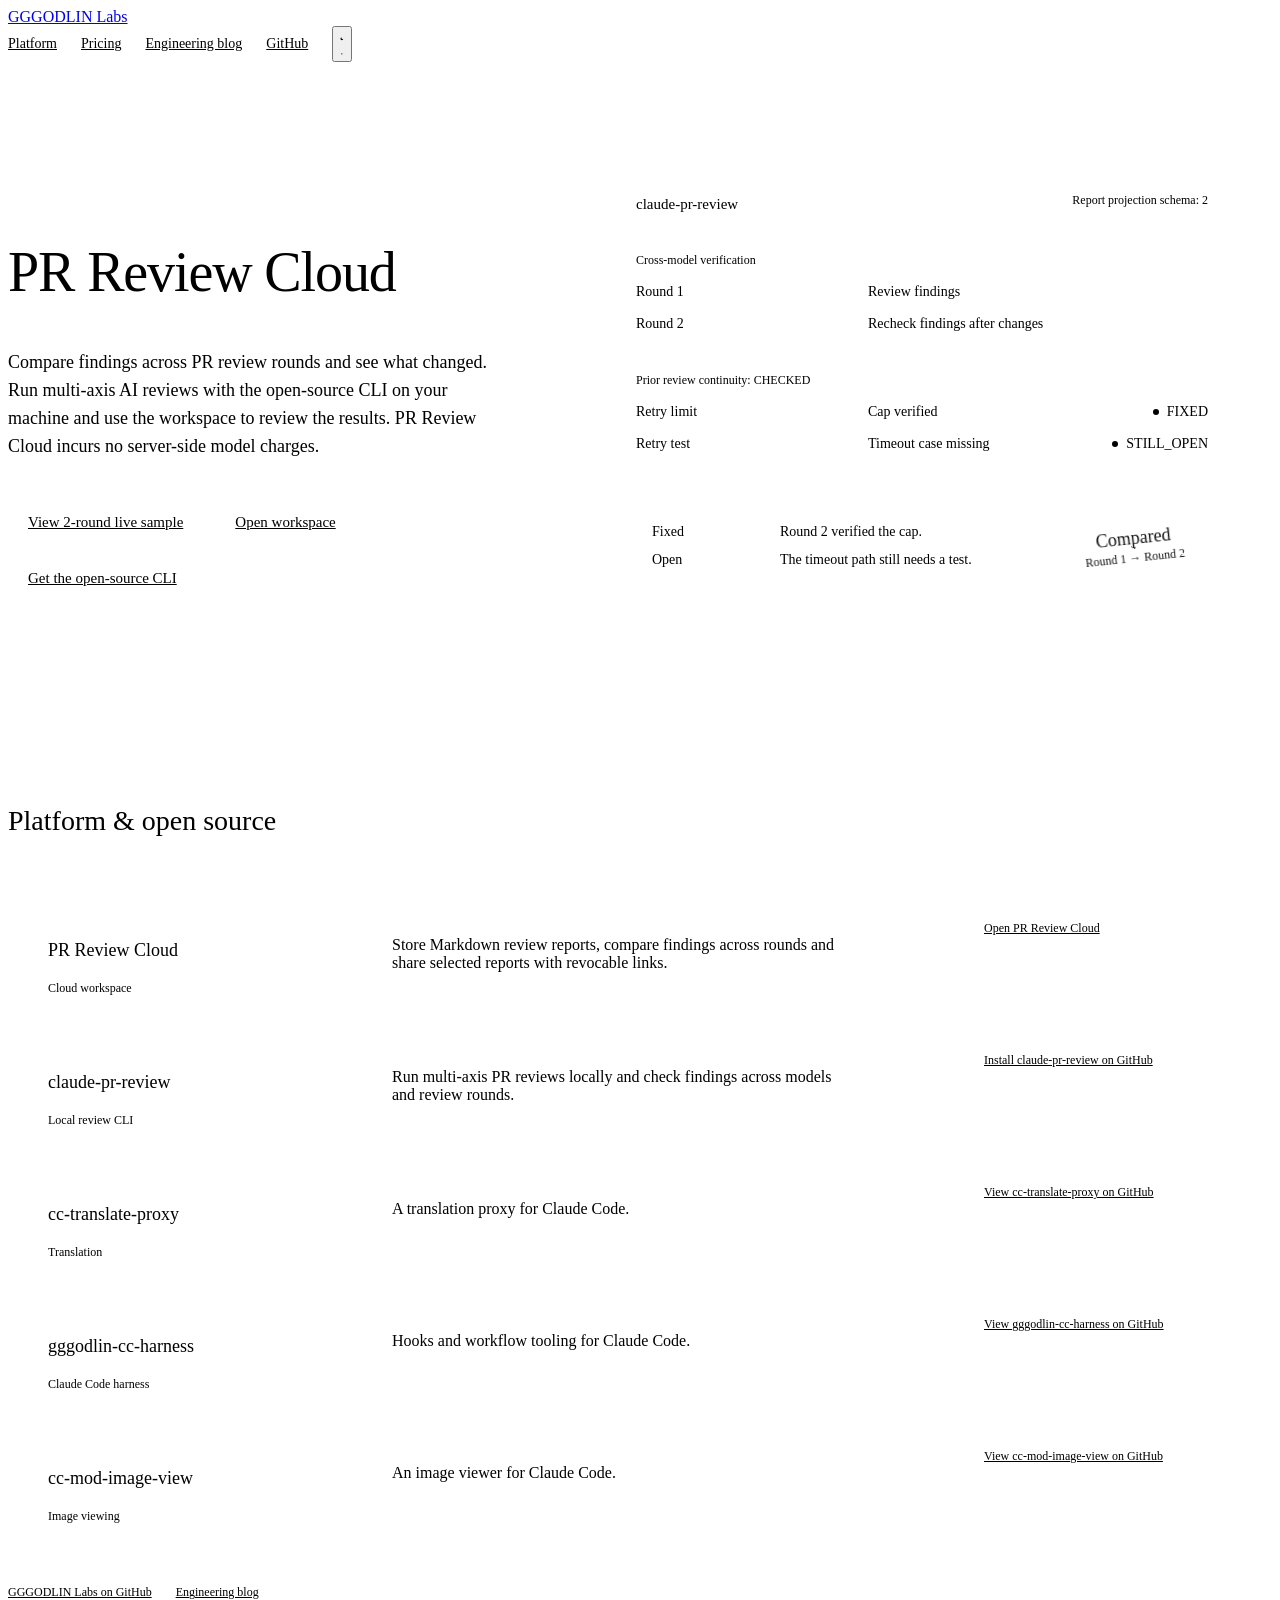
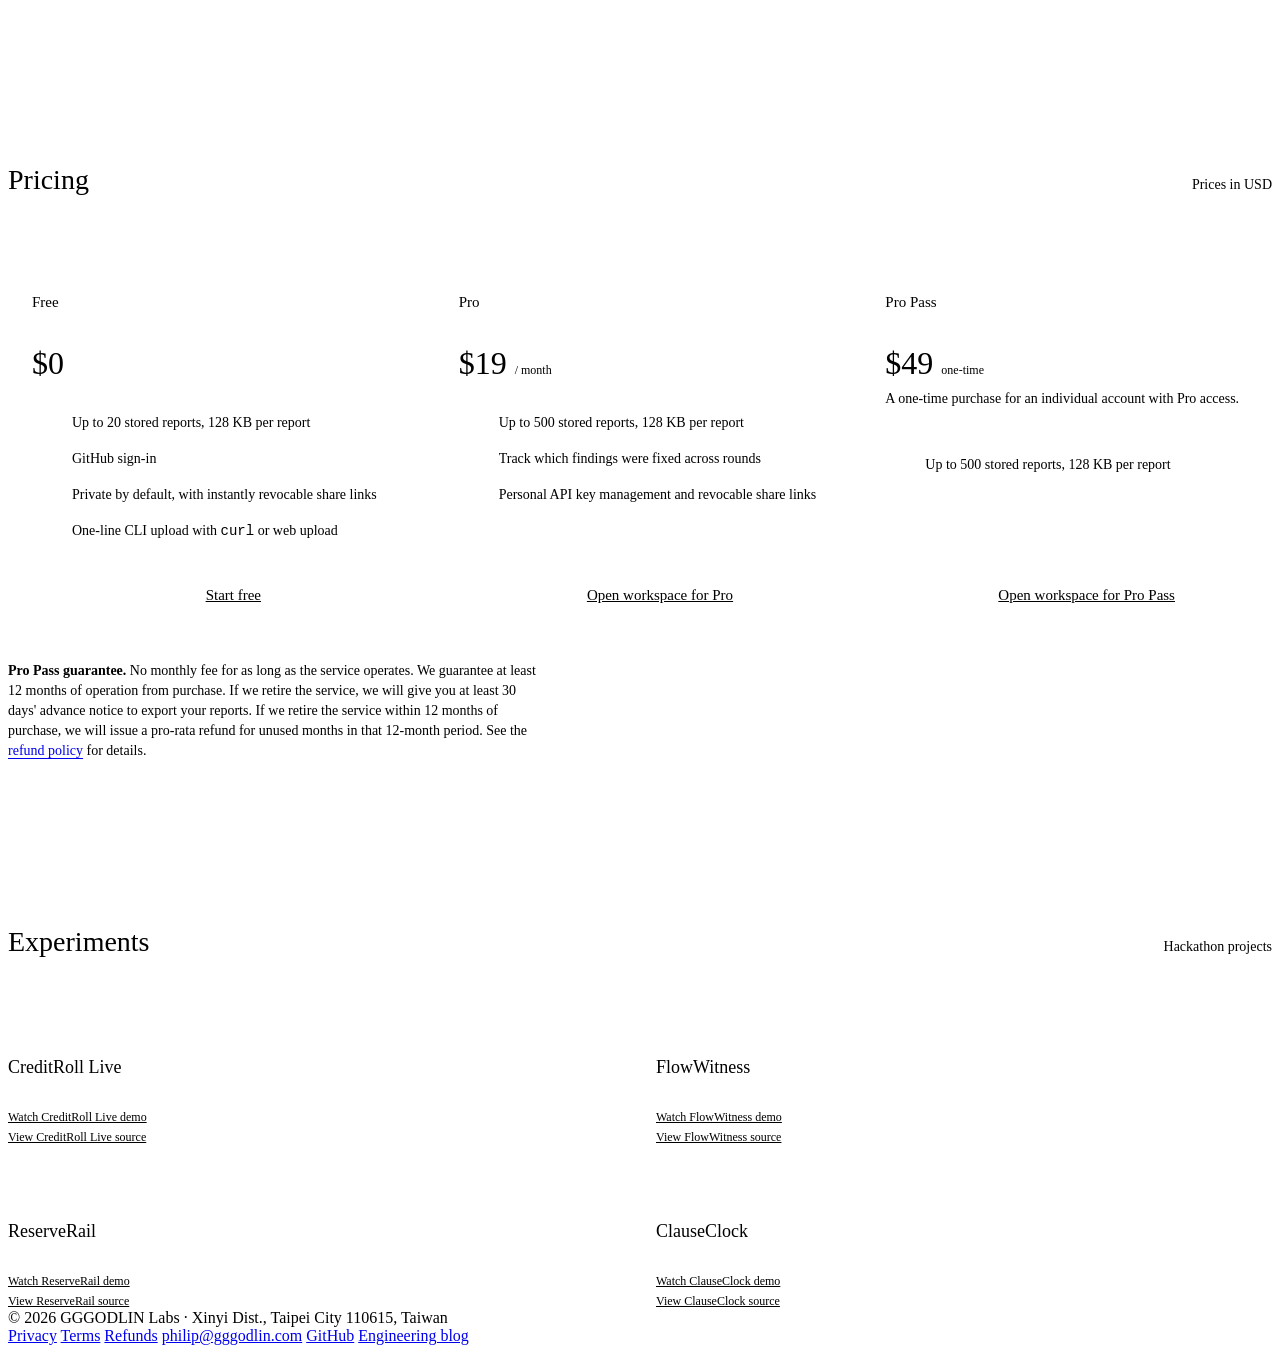
==== public/index.html @ 13bd112e "fix(hub): route workspace CTAs to /workspace, verify route markers in CI, and harden HTML parser" ====
<!doctype html>
<html lang="en" data-theme="anthropic-warm" data-site-release="pr-review-cloud-v1">
  <head>
    <meta charset="utf-8" />
    <meta name="viewport" content="width=device-width, initial-scale=1" />
    <title>GGGODLIN Labs — PR Review Cloud &amp; Open Source</title>
    <meta
      name="description"
      content="GGGODLIN Labs builds PR Review Cloud, a workspace for comparing pull request reviews across rounds, and open-source AI code review tools that run locally."
    />
    <link rel="canonical" href="https://gggodlin.com/" />
    <script type="application/ld+json">
      {
        "@context": "https://schema.org",
        "@type": "Organization",
        "name": "GGGODLIN Labs",
        "url": "https://gggodlin.com/",
        "description": "GGGODLIN Labs builds PR Review Cloud, a workspace for comparing pull request reviews across rounds, and open-source AI code review tools that run locally.",
        "email": "philip@gggodlin.com",
        "founder": {
          "@type": "Person",
          "name": "Philip Lin"
        },
        "address": {
          "@type": "PostalAddress",
          "addressLocality": "Xinyi Dist., Taipei City",
          "postalCode": "110615",
          "addressCountry": "TW"
        },
        "sameAs": [
          "https://github.com/GGGODLIN-Labs",
          "https://blog.gggodlin.com"
        ]
      }
    </script>
    <link rel="preconnect" href="https://fonts.googleapis.com" />
    <link rel="preconnect" href="https://fonts.gstatic.com" crossorigin />
    <link
      href="https://fonts.googleapis.com/css2?family=IBM+Plex+Mono:wght@400;500&family=IBM+Plex+Sans:wght@400;500&display=swap"
      rel="stylesheet"
    />
    <link rel="stylesheet" href="/site.css" />
    <style>
      .nav {
        display: flex;
        align-items: center;
        gap: 24px;
        font-size: 14px;
        line-height: 20px;
      }

      .nav a {
        color: var(--text-2);
        transition: color 150ms var(--ease);
      }

      .nav a:hover {
        color: var(--text-1);
      }

      .menu {
        display: none;
        position: relative;
      }

      .menu summary {
        list-style: none;
      }

      .menu summary::-webkit-details-marker {
        display: none;
      }

      .menu-panel {
        position: absolute;
        right: 0;
        top: 40px;
        min-width: 200px;
        padding: 8px;
        background-color: var(--paper);
        border: 1px solid var(--hairline);
        border-radius: 12px;
        box-shadow: var(--shadow-float);
        display: flex;
        flex-direction: column;
        gap: 2px;
        z-index: 10;
        animation: menu-in 180ms var(--ease) both;
      }

      .menu-panel a {
        padding: 8px 12px;
        border-radius: 4px;
        font-size: 14px;
        line-height: 20px;
        color: var(--text-2);
      }

      .menu-panel a:hover {
        background-color: var(--raised);
        color: var(--text-1);
      }

      @keyframes menu-in {
        from {
          opacity: 0;
          transform: translateY(-4px);
        }
      }

      .hero {
        display: grid;
        grid-template-columns: minmax(0, 5fr) minmax(0, 7fr);
        gap: 64px;
        align-items: center;
        padding: 96px 0 16px;
      }

      .hero h1 {
        font-size: 56px;
        line-height: 60px;
        font-weight: 500;
        letter-spacing: -0.02em;
        text-wrap: balance;
      }

      .hero-sub {
        margin-top: 24px;
        max-width: 36rem;
        font-size: 18px;
        line-height: 28px;
        color: var(--text-2);
      }

      .actions {
        margin-top: 40px;
        display: flex;
        flex-wrap: wrap;
        gap: 12px;
      }

      .btn {
        height: 44px;
        padding: 0 20px;
        display: inline-flex;
        align-items: center;
        justify-content: center;
        border-radius: 8px;
        font-size: 15px;
        line-height: 20px;
        font-weight: 500;
        border: 1px solid var(--hairline);
        background-color: var(--paper);
        color: var(--text-1);
        box-shadow: var(--shadow-sm);
        transition: background-color 150ms var(--ease), border-color 150ms var(--ease),
          color 150ms var(--ease), transform 120ms var(--ease);
      }

      .btn:hover {
        background-color: var(--raised);
      }

      .btn:active {
        transform: scale(0.98);
      }

      .btn-primary {
        background-color: var(--primary-bg);
        border-color: transparent;
        color: var(--primary-text);
      }

      .btn-primary:hover {
        background-color: var(--primary-bg-hover);
      }

      [data-mode="dark"] .btn {
        box-shadow: inset 0 1px 0 rgba(255, 255, 255, 0.06);
      }

      [data-mode="dark"] .btn-primary {
        box-shadow: none;
      }

      .run {
        position: relative;
        background-color: var(--paper);
        border: 1px solid var(--hairline);
        border-radius: 16px;
        box-shadow: var(--shadow-float);
        font-family: var(--font-mono);
        font-size: 14px;
        line-height: 20px;
        font-variant-numeric: tabular-nums;
      }

      .run-head {
        padding: 20px 24px;
        border-bottom: 1px solid var(--hairline);
        display: grid;
        grid-template-columns: 1fr auto;
        gap: 4px 16px;
      }

      .run-title {
        font-family: var(--font-sans);
        font-size: 15px;
        line-height: 24px;
        font-weight: 500;
        color: var(--text-1);
      }

      .run-meta {
        font-size: 12px;
        line-height: 16px;
        color: var(--text-3);
      }

      .run-block {
        padding: 16px 24px;
        border-bottom: 1px solid var(--hairline);
      }

      .run-label {
        font-family: var(--font-sans);
        font-size: 12px;
        line-height: 16px;
        color: var(--text-3);
        margin-bottom: 8px;
      }

      .run-row {
        display: grid;
        grid-template-columns: minmax(0, 1fr) minmax(0, 1fr) 6.75rem;
        gap: 12px;
        min-height: 32px;
        align-items: center;
        color: var(--text-2);
      }

      .run-row .key {
        color: var(--text-1);
      }

      .run-row .detail {
        color: var(--text-3);
      }

      .run-row .status {
        text-align: right;
        display: inline-flex;
        align-items: center;
        justify-content: flex-end;
        gap: 8px;
      }

      .run-row .status::before {
        content: "";
        width: 6px;
        height: 6px;
        border-radius: 50%;
        background-color: currentColor;
      }

      .is-pass {
        color: var(--pass);
      }

      .is-held {
        color: var(--stamp);
      }

      .run-foot {
        padding: 16px 24px 24px;
        display: flex;
        align-items: center;
        gap: 24px;
      }

      .evidence {
        flex: 1;
        min-width: 0;
        padding: 16px;
        background-color: var(--raised);
        border-radius: 8px;
        display: grid;
        grid-template-columns: 72px minmax(0, 1fr);
        gap: 8px 16px;
        color: var(--text-2);
      }

      .evidence dt {
        color: var(--text-2);
      }

      .evidence dd {
        color: var(--text-1);
      }

      .evidence .missing {
        color: var(--stamp);
      }

      .stamp {
        flex: none;
        margin-right: 8px;
        padding: 12px 16px;
        border: 2px solid var(--stamp);
        border-radius: 6px;
        box-shadow: inset 0 0 0 3px var(--paper), inset 0 0 0 4px var(--stamp);
        color: var(--stamp);
        transform: rotate(-6deg);
        filter: url(#ink);
        text-align: center;
        opacity: 0.92;
      }

      .stamp strong {
        display: block;
        font-weight: 500;
        font-size: 18px;
        line-height: 24px;
      }

      .stamp span {
        display: block;
        font-size: 12px;
        line-height: 16px;
      }

      .section {
        padding-top: 128px;
      }

      .section-head {
        display: flex;
        align-items: baseline;
        justify-content: space-between;
        gap: 24px;
        margin-bottom: 32px;
      }

      .section-head h2 {
        font-size: 28px;
        line-height: 32px;
        font-weight: 500;
      }

      .section-head p {
        font-size: 14px;
        line-height: 20px;
        color: var(--text-3);
      }

      .source {
        display: inline-flex;
        flex-direction: column;
        gap: 4px;
        font-family: var(--font-mono);
        font-size: 12px;
        line-height: 16px;
      }

      .ecosystem-links {
        margin-top: 16px;
        flex-flow: row wrap;
        gap: 8px 24px;
      }

      .source a {
        color: var(--text-2);
        border-bottom: 1px solid var(--hairline);
        align-self: flex-start;
        transition: color 150ms var(--ease), border-color 150ms var(--ease);
      }

      .source a:hover {
        color: var(--accent);
        border-color: currentColor;
      }

      .ledger {
        list-style: none;
        border-bottom: 1px solid var(--hairline);
      }

      .ledger li {
        display: grid;
        grid-template-columns: 312px minmax(0, 1fr) 288px;
        gap: 32px;
        padding: 28px 0;
        border-top: 1px solid var(--hairline);
      }

      .ledger h3 {
        font-size: 18px;
        line-height: 24px;
        font-weight: 500;
      }

      .category {
        margin-top: 4px;
        font-family: var(--font-mono);
        font-size: 12px;
        line-height: 16px;
        color: var(--text-3);
      }

      .ledger p {
        color: var(--text-2);
        max-width: 56ch;
      }

      .plans {
        display: grid;
        grid-template-columns: repeat(3, minmax(0, 1fr));
        gap: 16px;
        align-items: stretch;
      }

      .plan {
        padding: 24px;
        border: 1px solid var(--hairline);
        border-radius: 16px;
        display: flex;
        flex-direction: column;
      }

      .plan-featured {
        background-color: var(--paper);
        box-shadow: var(--shadow-float);
      }

      .plan h3 {
        font-size: 15px;
        line-height: 24px;
        font-weight: 500;
      }

      .price {
        margin-top: 16px;
        display: flex;
        align-items: baseline;
        gap: 8px;
        font-variant-numeric: tabular-nums;
      }

      .price strong {
        font-size: 32px;
        line-height: 36px;
        font-weight: 500;
      }

      .price span {
        font-family: var(--font-mono);
        font-size: 12px;
        line-height: 16px;
        color: var(--text-3);
      }

      .plan-for {
        margin-top: 8px;
        font-size: 14px;
        line-height: 20px;
        color: var(--text-2);
      }

      .features {
        list-style: none;
        margin-top: 24px;
        margin-bottom: 24px;
        font-size: 14px;
        line-height: 20px;
        color: var(--text-2);
      }

      .features li {
        padding: 8px 0;
        border-top: 1px solid var(--hairline);
      }

      .plan .btn {
        margin-top: auto;
        width: 100%;
      }

      .pass-terms {
        max-width: 76ch;
        margin-top: 20px;
        font-size: 14px;
        line-height: 20px;
        color: var(--text-2);
      }

      .pass-terms a {
        text-decoration: underline;
        text-underline-offset: 3px;
      }

      .experiments {
        display: grid;
        grid-template-columns: repeat(2, minmax(0, 1fr));
        gap: 32px;
      }

      .experiments article {
        padding-top: 24px;
        border-top: 1px solid var(--hairline);
        display: flex;
        flex-direction: column;
        gap: 12px;
      }

      .experiments h3 {
        font-size: 18px;
        line-height: 24px;
        font-weight: 500;
      }

      .rise {
        animation: rise 400ms var(--ease) both;
        animation-delay: calc(var(--i, 0) * 60ms);
      }

      @keyframes rise {
        from {
          opacity: 0;
          transform: translateY(8px);
        }
      }

      @media (prefers-reduced-motion: reduce) {
        .rise,
        .menu-panel {
          animation: none;
        }
      }

      @media (max-width: 1080px) {
        .hero {
          grid-template-columns: 1fr;
          gap: 48px;
          padding: 64px 0 0;
        }
        .hero-copy {
          max-width: 640px;
        }
        .ledger li {
          grid-template-columns: 240px minmax(0, 1fr);
        }
        .ledger .source {
          grid-column: 2;
        }
      }

      @media (max-width: 760px) {
        .nav .nav-link {
          display: none;
        }
        .menu {
          display: block;
        }
        .hero {
          padding: 48px 0 0;
        }
        .hero h1 {
          font-size: 40px;
          line-height: 44px;
        }
        .run-row .detail {
          display: none;
        }
        .run-row {
          grid-template-columns: minmax(0, 1fr) 6.75rem;
        }
        .run-foot {
          flex-direction: column;
          align-items: flex-start;
          padding: 16px 20px 24px;
        }
        .evidence {
          width: 100%;
        }
        .stamp {
          align-self: flex-end;
        }
        .section {
          padding-top: 80px;
        }
        .section-head {
          flex-direction: column;
          gap: 8px;
        }
        .ledger li {
          grid-template-columns: 1fr;
          gap: 12px;
          padding: 24px 0;
        }
        .ledger .source {
          grid-column: auto;
        }
        .plans,
        .experiments {
          grid-template-columns: 1fr;
        }
        .run-head {
          grid-template-columns: 1fr;
        }
      }
    </style>
  </head>
  <body>
    <svg width="0" height="0" style="position: absolute" aria-hidden="true">
      <filter id="ink">
        <feTurbulence type="fractalNoise" baseFrequency="0.9" numOctaves="2" seed="7" />
        <feDisplacementMap in="SourceGraphic" scale="1.5" />
      </filter>
    </svg>

    <div class="wrap">
      <header class="site-header">
        <a class="wordmark" href="https://gggodlin.com">GGGODLIN Labs</a>
        <nav class="nav" aria-label="Main">
          <a class="nav-link" href="#platform">Platform</a>
          <a class="nav-link" href="#pricing">Pricing</a>
          <a class="nav-link" href="https://blog.gggodlin.com">Engineering blog</a>
          <a class="nav-link" href="https://github.com/GGGODLIN-Labs">GitHub</a>
          <button class="icon-btn" id="theme-toggle" type="button" aria-label="Switch to dark mode">
            <svg class="icon icon-moon" viewBox="0 0 24 24" aria-hidden="true">
              <path d="M12 3a6 6 0 0 0 9 9 9 9 0 1 1-9-9Z" />
            </svg>
            <svg class="icon icon-sun" viewBox="0 0 24 24" aria-hidden="true">
              <circle cx="12" cy="12" r="4" />
              <path d="M12 2v2" />
              <path d="M12 20v2" />
              <path d="m4.93 4.93 1.41 1.41" />
              <path d="m17.66 17.66 1.41 1.41" />
              <path d="M2 12h2" />
              <path d="M20 12h2" />
              <path d="m6.34 17.66-1.41 1.41" />
              <path d="m19.07 4.93-1.41 1.41" />
            </svg>
          </button>
          <details class="menu">
            <summary class="icon-btn" aria-label="Menu">
              <svg class="icon" viewBox="0 0 24 24" aria-hidden="true">
                <path d="M4 6h16" />
                <path d="M4 12h16" />
                <path d="M4 18h16" />
              </svg>
            </summary>
            <div class="menu-panel">
              <a href="#platform">Platform</a>
              <a href="#pricing">Pricing</a>
              <a href="https://blog.gggodlin.com">Engineering blog</a>
              <a href="https://github.com/GGGODLIN-Labs">GitHub</a>
            </div>
          </details>
        </nav>
      </header>

      <section class="hero">
        <div class="hero-copy rise" style="--i: 0">
          <h1>PR Review Cloud</h1>
          <p class="hero-sub">
            Compare findings across PR review rounds and see what changed. Run multi-axis AI reviews
            with the open-source CLI on your machine and use the workspace to review the results.
            PR Review Cloud incurs no server-side model charges.
          </p>
          <div class="actions">
            <a class="btn btn-primary" href="https://app.gggodlin.com/sample">View 2-round live sample</a>
            <a class="btn" href="https://app.gggodlin.com/workspace">Open workspace</a>
            <a class="btn" href="https://github.com/GGGODLIN/claude-pr-review">Get the open-source CLI</a>
          </div>
        </div>

        <figure class="run rise" style="--i: 1" aria-label="Illustrated two-round review summary">
          <figcaption class="run-head">
            <div class="run-title">claude-pr-review</div>
            <div class="run-meta">Report projection schema: 2</div>
          </figcaption>

          <div class="run-block">
            <div class="run-label">Cross-model verification</div>
            <div class="run-row">
              <span class="key">Round 1</span>
              <span class="detail">Review findings</span>
            </div>
            <div class="run-row">
              <span class="key">Round 2</span>
              <span class="detail">Recheck findings after changes</span>
            </div>
          </div>

          <div class="run-block">
            <div class="run-label">Prior review continuity: CHECKED</div>
            <div class="run-row">
              <span class="key">Retry limit</span>
              <span class="detail">Cap verified</span>
              <span class="status is-pass">FIXED</span>
            </div>
            <div class="run-row">
              <span class="key">Retry test</span>
              <span class="detail">Timeout case missing</span>
              <span class="status is-held">STILL_OPEN</span>
            </div>
          </div>

          <div class="run-foot">
            <dl class="evidence">
              <dt>Fixed</dt>
              <dd>Round 2 verified the cap.</dd>
              <dt>Open</dt>
              <dd class="missing">The timeout path still needs a test.</dd>
            </dl>
            <div class="stamp" aria-hidden="true">
              <strong>Compared</strong>
              <span>Round 1 → Round 2</span>
            </div>
          </div>
        </figure>
      </section>

      <section class="section" id="platform">
        <div class="section-head">
          <h2>Platform &amp; open source</h2>
        </div>
        <ul class="ledger">
          <li>
            <div>
              <h3>PR Review Cloud</h3>
              <div class="category">Cloud workspace</div>
            </div>
            <p>Store Markdown review reports, compare findings across rounds and share selected reports with revocable links.</p>
            <div class="source">
              <a href="https://app.gggodlin.com">Open PR Review Cloud</a>
            </div>
          </li>
          <li>
            <div>
              <h3>claude-pr-review</h3>
              <div class="category">Local review CLI</div>
            </div>
            <p>Run multi-axis PR reviews locally and check findings across models and review rounds.</p>
            <div class="source">
              <a href="https://github.com/GGGODLIN/claude-pr-review">Install claude-pr-review on GitHub</a>
            </div>
          </li>
          <li>
            <div>
              <h3>cc-translate-proxy</h3>
              <div class="category">Translation</div>
            </div>
            <p>A translation proxy for Claude Code.</p>
            <div class="source">
              <a href="https://github.com/GGGODLIN/cc-translate-proxy">View cc-translate-proxy on GitHub</a>
            </div>
          </li>
          <li>
            <div>
              <h3>gggodlin-cc-harness</h3>
              <div class="category">Claude Code harness</div>
            </div>
            <p>Hooks and workflow tooling for Claude Code.</p>
            <div class="source">
              <a href="https://github.com/GGGODLIN/gggodlin-cc-harness">View gggodlin-cc-harness on GitHub</a>
            </div>
          </li>
          <li>
            <div>
              <h3>cc-mod-image-view</h3>
              <div class="category">Image viewing</div>
            </div>
            <p>An image viewer for Claude Code.</p>
            <div class="source">
              <a href="https://github.com/GGGODLIN/cc-mod-image-view">View cc-mod-image-view on GitHub</a>
            </div>
          </li>
        </ul>
        <p class="source ecosystem-links">
          <a href="https://github.com/GGGODLIN-Labs">GGGODLIN Labs on GitHub</a>
          <a href="https://blog.gggodlin.com">Engineering blog</a>
        </p>
      </section>

      <section class="section" id="pricing">
        <div class="section-head">
          <h2>Pricing</h2>
          <p>Prices in USD</p>
        </div>
        <div class="plans">
          <article class="plan">
            <h3>Free</h3>
            <div class="price"><strong>$0</strong></div>
            <ul class="features">
              <li>Up to 20 stored reports, 128 KB per report</li>
              <li>GitHub sign-in</li>
              <li>Private by default, with instantly revocable share links</li>
              <li>One-line CLI upload with <code>curl</code> or web upload</li>
            </ul>
            <a class="btn" href="https://app.gggodlin.com/workspace">Start free</a>
          </article>

          <article class="plan plan-featured">
            <h3>Pro</h3>
            <div class="price"><strong>$19</strong><span>/ month</span></div>
            <ul class="features">
              <li>Up to 500 stored reports, 128 KB per report</li>
              <li>Track which findings were fixed across rounds</li>
              <li>Personal API key management and revocable share links</li>
            </ul>
            <a class="btn btn-primary" href="https://app.gggodlin.com/workspace">Open workspace for Pro</a>
          </article>

          <article class="plan">
            <h3>Pro Pass</h3>
            <div class="price"><strong>$49</strong><span>one-time</span></div>
            <p class="plan-for">A one-time purchase for an individual account with Pro access.</p>
            <ul class="features">
              <li>Up to 500 stored reports, 128 KB per report</li>
            </ul>
            <a class="btn" href="https://app.gggodlin.com/workspace">Open workspace for Pro Pass</a>
          </article>
        </div>
        <p class="pass-terms">
          <strong>Pro Pass guarantee.</strong> No monthly fee for as long as the service operates.
          We guarantee at least 12 months of operation from purchase. If we retire the service, we
          will give you at least 30 days' advance notice to export your reports. If we retire the
          service within 12 months of purchase, we will issue a pro-rata refund for unused months
          in that 12-month period. See the <a href="/refund">refund policy</a> for details.
        </p>
      </section>

      <section class="section" id="experiments">
        <div class="section-head">
          <h2>Experiments</h2>
          <p>Hackathon projects</p>
        </div>
        <div class="experiments">
          <article>
            <h3>CreditRoll Live</h3>
            <div class="source">
              <a href="https://youtu.be/cE3SuZF7sic">Watch CreditRoll Live demo</a>
              <a href="https://github.com/GGGODLIN/paypal-credit-roll-live">View CreditRoll Live source</a>
            </div>
          </article>
          <article>
            <h3>FlowWitness</h3>
            <div class="source">
              <a href="https://youtu.be/2H3QmFD4D20">Watch FlowWitness demo</a>
              <a href="https://github.com/GGGODLIN/firebase-flow-witness">View FlowWitness source</a>
            </div>
          </article>
          <article>
            <h3>ReserveRail</h3>
            <div class="source">
              <a href="https://youtu.be/NO--HeY-e3A">Watch ReserveRail demo</a>
              <a href="https://github.com/GGGODLIN/reserverail">View ReserveRail source</a>
            </div>
          </article>
          <article>
            <h3>ClauseClock</h3>
            <div class="source">
              <a href="https://youtu.be/xFWynDts-Ow">Watch ClauseClock demo</a>
              <a href="https://github.com/GGGODLIN/atlassian-clause-clock">View ClauseClock source</a>
            </div>
          </article>
        </div>
      </section>

      <footer class="site-footer">
        <div>© 2026 GGGODLIN Labs · Xinyi Dist., Taipei City 110615, Taiwan</div>
        <nav aria-label="Footer">
          <a href="/privacy">Privacy</a>
          <a href="/terms">Terms</a>
          <a href="/refund">Refunds</a>
          <a href="mailto:philip@gggodlin.com">philip@gggodlin.com</a>
          <a href="https://github.com/GGGODLIN-Labs">GitHub</a>
          <a href="https://blog.gggodlin.com">Engineering blog</a>
        </nav>
      </footer>
    </div>

    <script type="module" src="/theme.mjs"></script>
  </body>
</html>
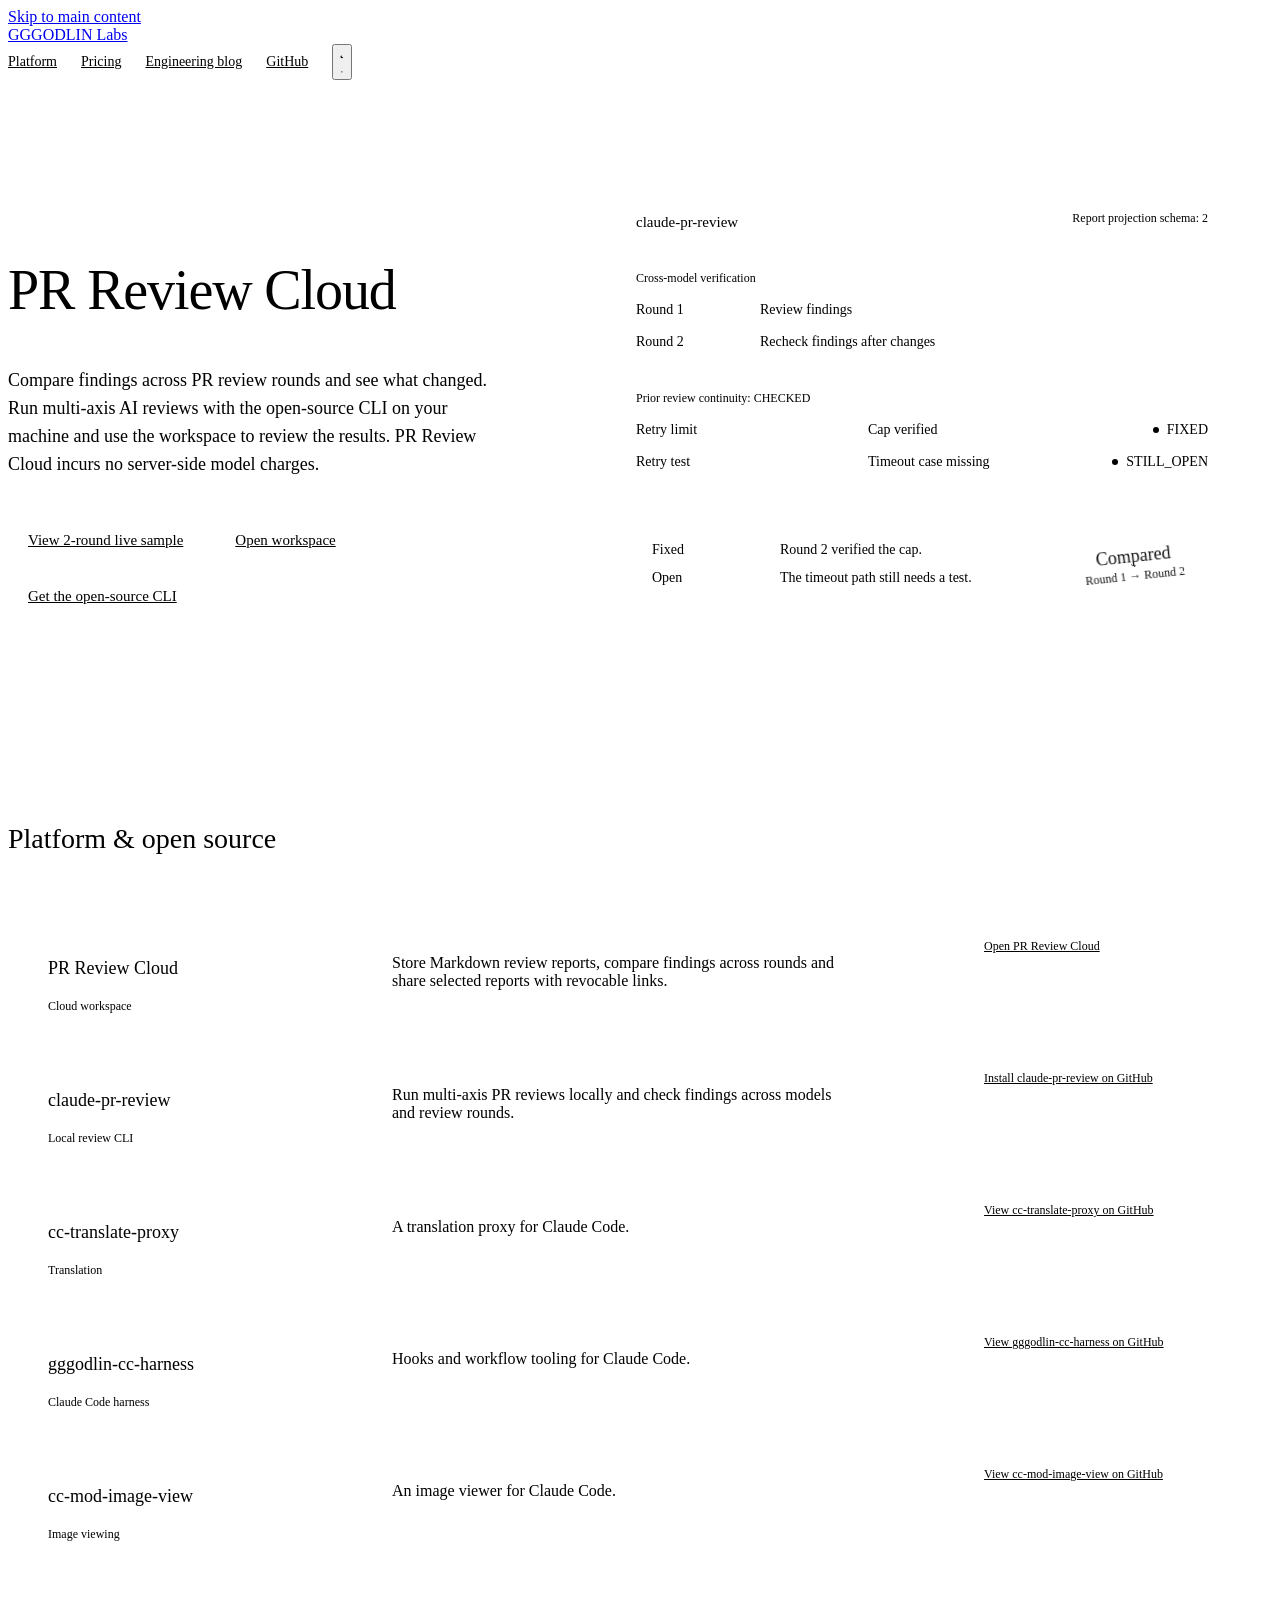
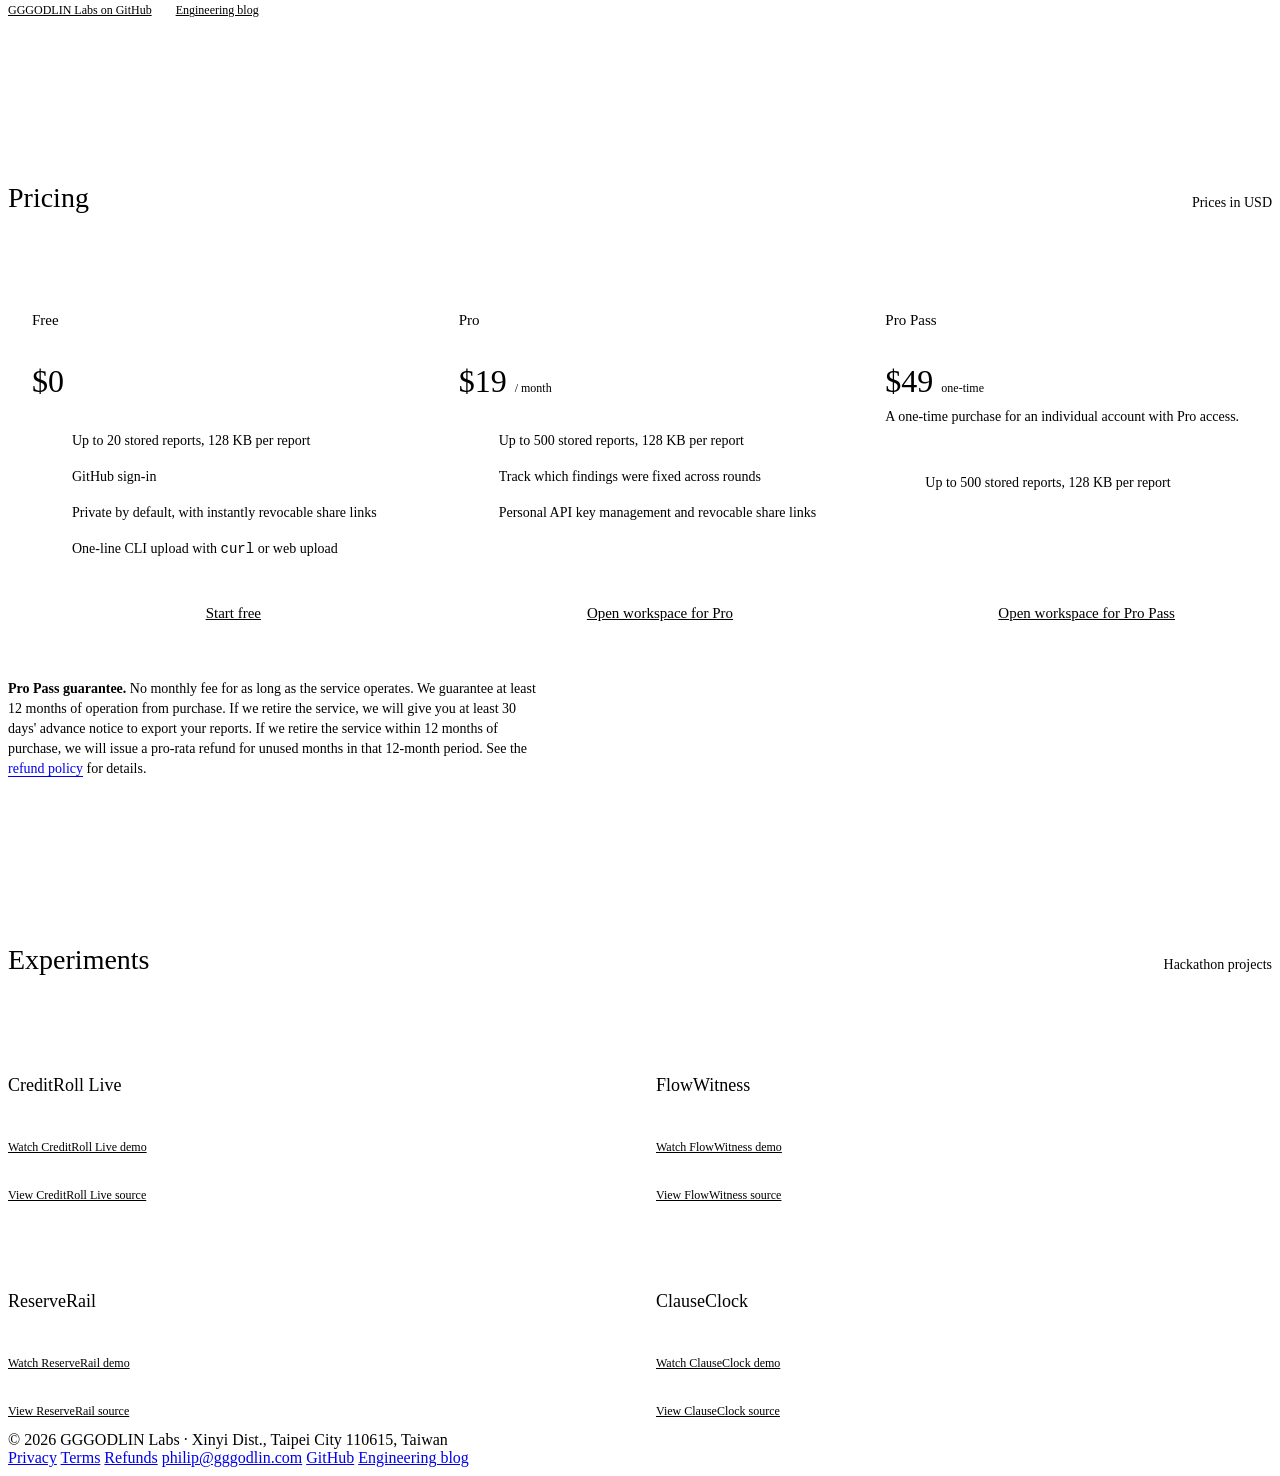
==== commit 63de5679: "fix(a11y,layout): add main landmark, skip link, larger experiment touch targets, hero 2-col alignmen" ====
--- a/public/index.html
+++ b/public/index.html
@@ -9,6 +9,7 @@
       content="GGGODLIN Labs builds PR Review Cloud, a workspace for comparing pull request reviews across rounds, and open-source AI code review tools that run locally."
     />
     <link rel="canonical" href="https://gggodlin.com/" />
+    <link rel="icon" type="image/svg+xml" href="/favicon.svg" />
     <script type="application/ld+json">
       {
         "@context": "https://schema.org",
@@ -39,6 +40,15 @@
       href="https://fonts.googleapis.com/css2?family=IBM+Plex+Mono:wght@400;500&family=IBM+Plex+Sans:wght@400;500&display=swap"
       rel="stylesheet"
     />
+    <script>
+      (function () {
+        try {
+          var m = localStorage.getItem('gggodlin-mode');
+          var d = window.matchMedia('(prefers-color-scheme: dark)').matches;
+          document.documentElement.setAttribute('data-mode', (m || (d ? 'dark' : 'light')) === 'dark' ? 'dark' : 'light');
+        } catch (e) {}
+      })();
+    </script>
     <link rel="stylesheet" href="/site.css" />
     <style>
       .nav {
@@ -239,6 +249,10 @@
         color: var(--text-2);
       }
 
+      .run-row--two {
+        grid-template-columns: 7rem minmax(0, 1fr);
+      }
+
       .run-row .key {
         color: var(--text-1);
       }
@@ -518,6 +532,17 @@
         font-weight: 500;
       }
 
+      .experiments .source {
+        gap: 8px;
+      }
+
+      .experiments .source a {
+        display: inline-flex;
+        align-items: center;
+        min-height: 32px;
+        padding: 4px 0;
+      }
+
       .rise {
         animation: rise 400ms var(--ease) both;
         animation-delay: calc(var(--i, 0) * 60ms);
@@ -568,11 +593,14 @@
           font-size: 40px;
           line-height: 44px;
         }
-        .run-row .detail {
+        .run-row:not(.run-row--two) .detail {
           display: none;
         }
-        .run-row {
+        .run-row:not(.run-row--two) {
           grid-template-columns: minmax(0, 1fr) 6.75rem;
+        }
+        .run-row--two {
+          grid-template-columns: 5.5rem minmax(0, 1fr);
         }
         .run-foot {
           flex-direction: column;
@@ -619,6 +647,7 @@
     </svg>
 
     <div class="wrap">
+      <a class="skip-link" href="#main-content">Skip to main content</a>
       <header class="site-header">
         <a class="wordmark" href="https://gggodlin.com">GGGODLIN Labs</a>
         <nav class="nav" aria-label="Main">
@@ -660,6 +689,7 @@
         </nav>
       </header>
 
+      <main id="main-content">
       <section class="hero">
         <div class="hero-copy rise" style="--i: 0">
           <h1>PR Review Cloud</h1>
@@ -683,11 +713,11 @@
 
           <div class="run-block">
             <div class="run-label">Cross-model verification</div>
-            <div class="run-row">
+            <div class="run-row run-row--two">
               <span class="key">Round 1</span>
               <span class="detail">Review findings</span>
             </div>
-            <div class="run-row">
+            <div class="run-row run-row--two">
               <span class="key">Round 2</span>
               <span class="detail">Recheck findings after changes</span>
             </div>
@@ -868,6 +898,7 @@
           </article>
         </div>
       </section>
+      </main>
 
       <footer class="site-footer">
         <div>© 2026 GGGODLIN Labs · Xinyi Dist., Taipei City 110615, Taiwan</div>
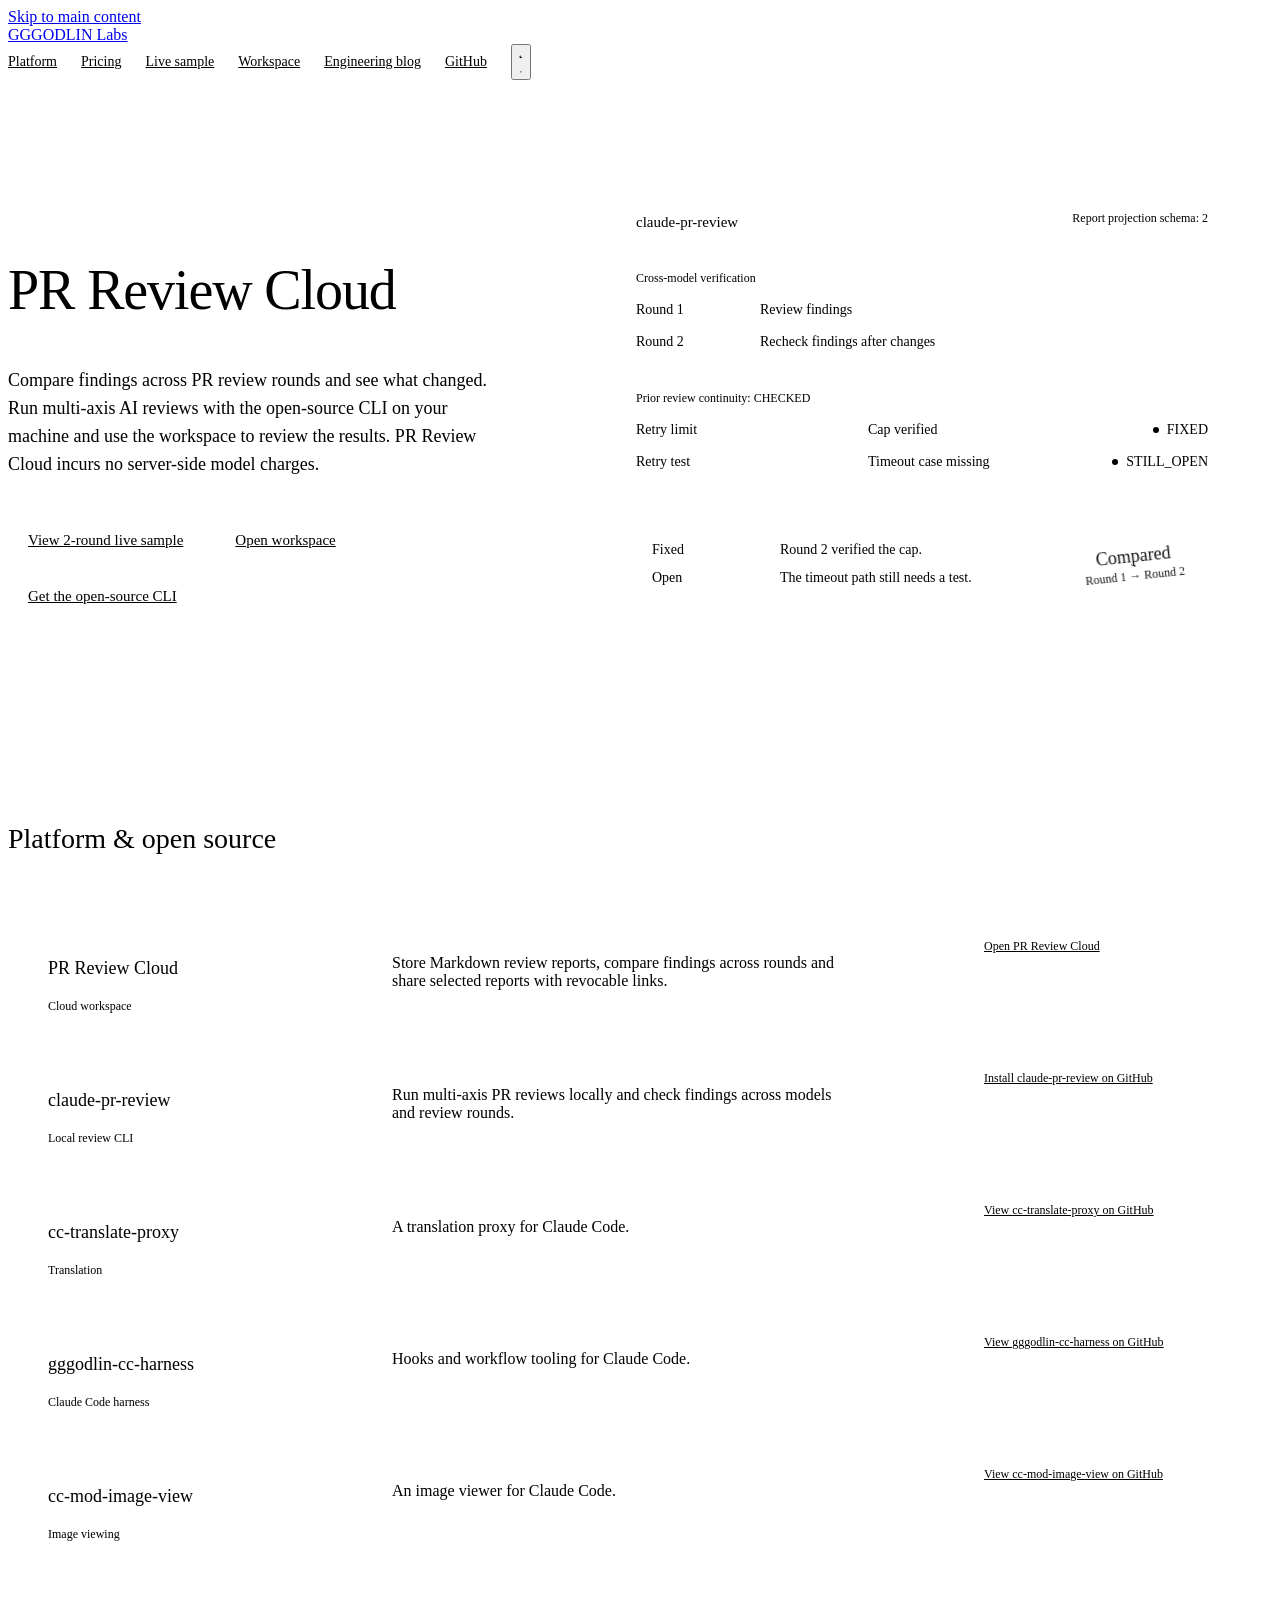
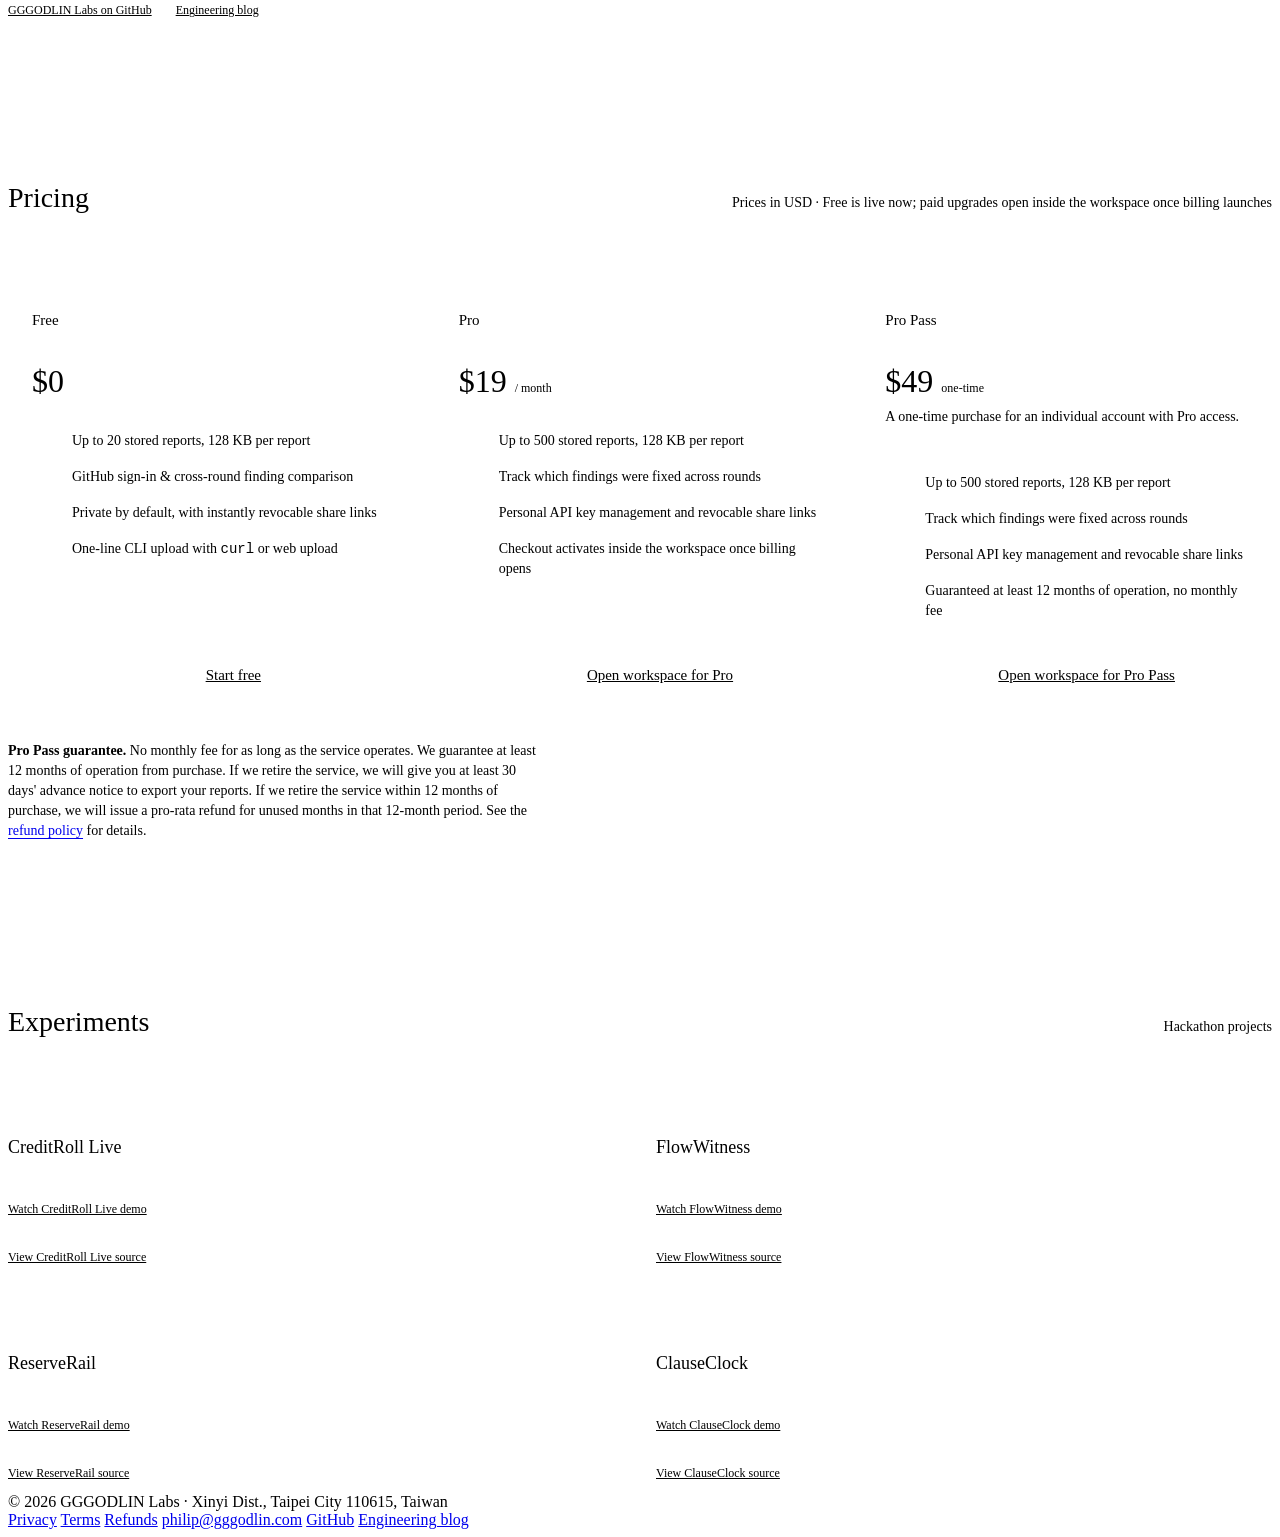
==== commit 6971a21f: "feat(seo,copy): align pricing clarity with disabled billing, add app nav links, OG meta and Software" ====
--- a/public/index.html
+++ b/public/index.html
@@ -7,6 +7,20 @@
     <meta
       name="description"
       content="GGGODLIN Labs builds PR Review Cloud, a workspace for comparing pull request reviews across rounds, and open-source AI code review tools that run locally."
+    />
+    <meta property="og:type" content="website" />
+    <meta property="og:site_name" content="GGGODLIN Labs" />
+    <meta property="og:title" content="GGGODLIN Labs — PR Review Cloud &amp; Open Source" />
+    <meta
+      property="og:description"
+      content="Compare pull request review findings across rounds with zero server-side model charges."
+    />
+    <meta property="og:url" content="https://gggodlin.com/" />
+    <meta name="twitter:card" content="summary" />
+    <meta name="twitter:title" content="GGGODLIN Labs — PR Review Cloud &amp; Open Source" />
+    <meta
+      name="twitter:description"
+      content="Compare pull request review findings across rounds with zero server-side model charges."
     />
     <link rel="canonical" href="https://gggodlin.com/" />
     <link rel="icon" type="image/svg+xml" href="/favicon.svg" />
@@ -34,6 +48,22 @@
         ]
       }
     </script>
+    <script type="application/ld+json">
+      {
+        "@context": "https://schema.org",
+        "@type": "SoftwareApplication",
+        "name": "PR Review Cloud",
+        "applicationCategory": "DeveloperApplication",
+        "operatingSystem": "Web",
+        "url": "https://app.gggodlin.com/",
+        "description": "Zero-LLM-burn cloud workspace for storing, comparing, and sharing multi-axis pull request review reports generated locally by claude-pr-review.",
+        "offers": [
+          { "@type": "Offer", "name": "Free", "price": "0", "priceCurrency": "USD" },
+          { "@type": "Offer", "name": "Pro", "price": "19", "priceCurrency": "USD" },
+          { "@type": "Offer", "name": "Pro Pass", "price": "49", "priceCurrency": "USD" }
+        ]
+      }
+    </script>
     <link rel="preconnect" href="https://fonts.googleapis.com" />
     <link rel="preconnect" href="https://fonts.gstatic.com" crossorigin />
     <link
@@ -653,6 +683,8 @@
         <nav class="nav" aria-label="Main">
           <a class="nav-link" href="#platform">Platform</a>
           <a class="nav-link" href="#pricing">Pricing</a>
+          <a class="nav-link" href="https://app.gggodlin.com/sample">Live sample</a>
+          <a class="nav-link" href="https://app.gggodlin.com/workspace">Workspace</a>
           <a class="nav-link" href="https://blog.gggodlin.com">Engineering blog</a>
           <a class="nav-link" href="https://github.com/GGGODLIN-Labs">GitHub</a>
           <button class="icon-btn" id="theme-toggle" type="button" aria-label="Switch to dark mode">
@@ -682,6 +714,8 @@
             <div class="menu-panel">
               <a href="#platform">Platform</a>
               <a href="#pricing">Pricing</a>
+              <a href="https://app.gggodlin.com/sample">Live sample</a>
+              <a href="https://app.gggodlin.com/workspace">Workspace</a>
               <a href="https://blog.gggodlin.com">Engineering blog</a>
               <a href="https://github.com/GGGODLIN-Labs">GitHub</a>
             </div>
@@ -817,7 +851,7 @@
       <section class="section" id="pricing">
         <div class="section-head">
           <h2>Pricing</h2>
-          <p>Prices in USD</p>
+          <p>Prices in USD · Free is live now; paid upgrades open inside the workspace once billing launches</p>
         </div>
         <div class="plans">
           <article class="plan">
@@ -825,7 +859,7 @@
             <div class="price"><strong>$0</strong></div>
             <ul class="features">
               <li>Up to 20 stored reports, 128 KB per report</li>
-              <li>GitHub sign-in</li>
+              <li>GitHub sign-in &amp; cross-round finding comparison</li>
               <li>Private by default, with instantly revocable share links</li>
               <li>One-line CLI upload with <code>curl</code> or web upload</li>
             </ul>
@@ -839,6 +873,7 @@
               <li>Up to 500 stored reports, 128 KB per report</li>
               <li>Track which findings were fixed across rounds</li>
               <li>Personal API key management and revocable share links</li>
+              <li>Checkout activates inside the workspace once billing opens</li>
             </ul>
             <a class="btn btn-primary" href="https://app.gggodlin.com/workspace">Open workspace for Pro</a>
           </article>
@@ -849,6 +884,9 @@
             <p class="plan-for">A one-time purchase for an individual account with Pro access.</p>
             <ul class="features">
               <li>Up to 500 stored reports, 128 KB per report</li>
+              <li>Track which findings were fixed across rounds</li>
+              <li>Personal API key management and revocable share links</li>
+              <li>Guaranteed at least 12 months of operation, no monthly fee</li>
             </ul>
             <a class="btn" href="https://app.gggodlin.com/workspace">Open workspace for Pro Pass</a>
           </article>
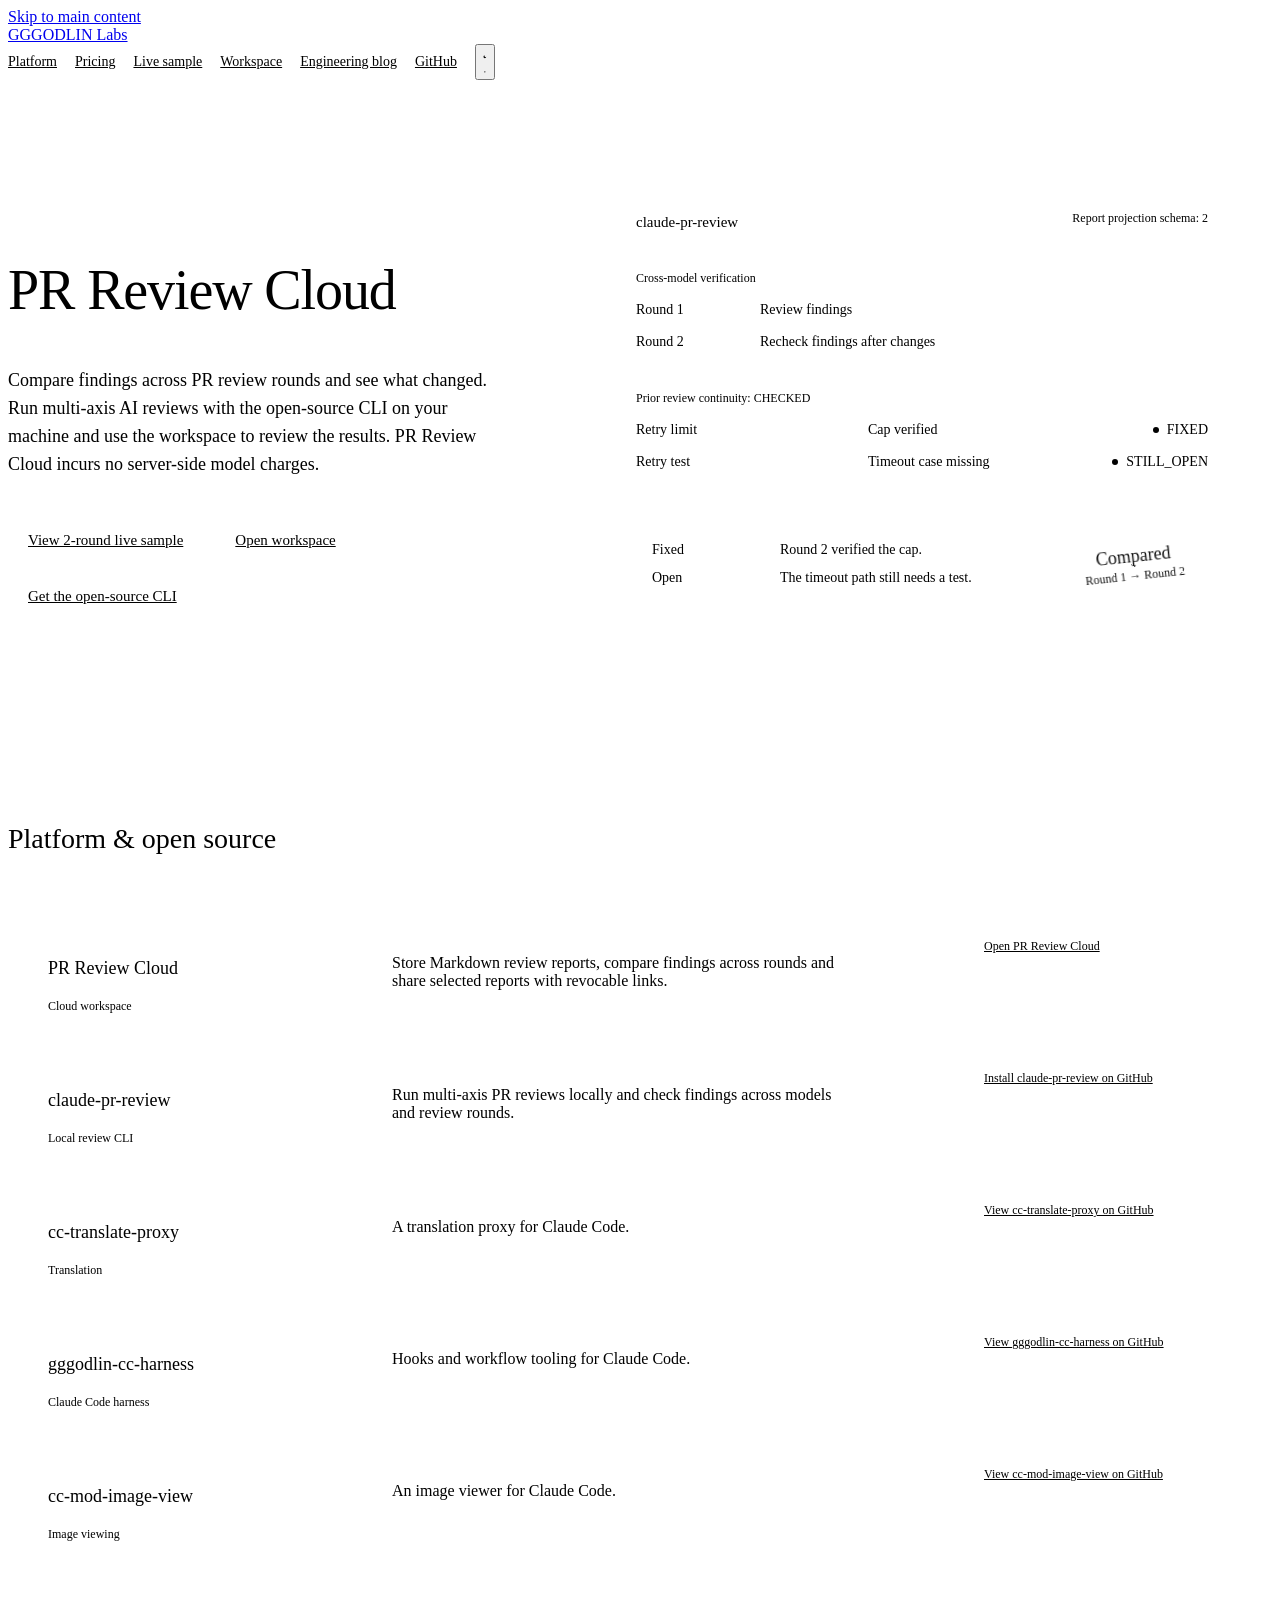
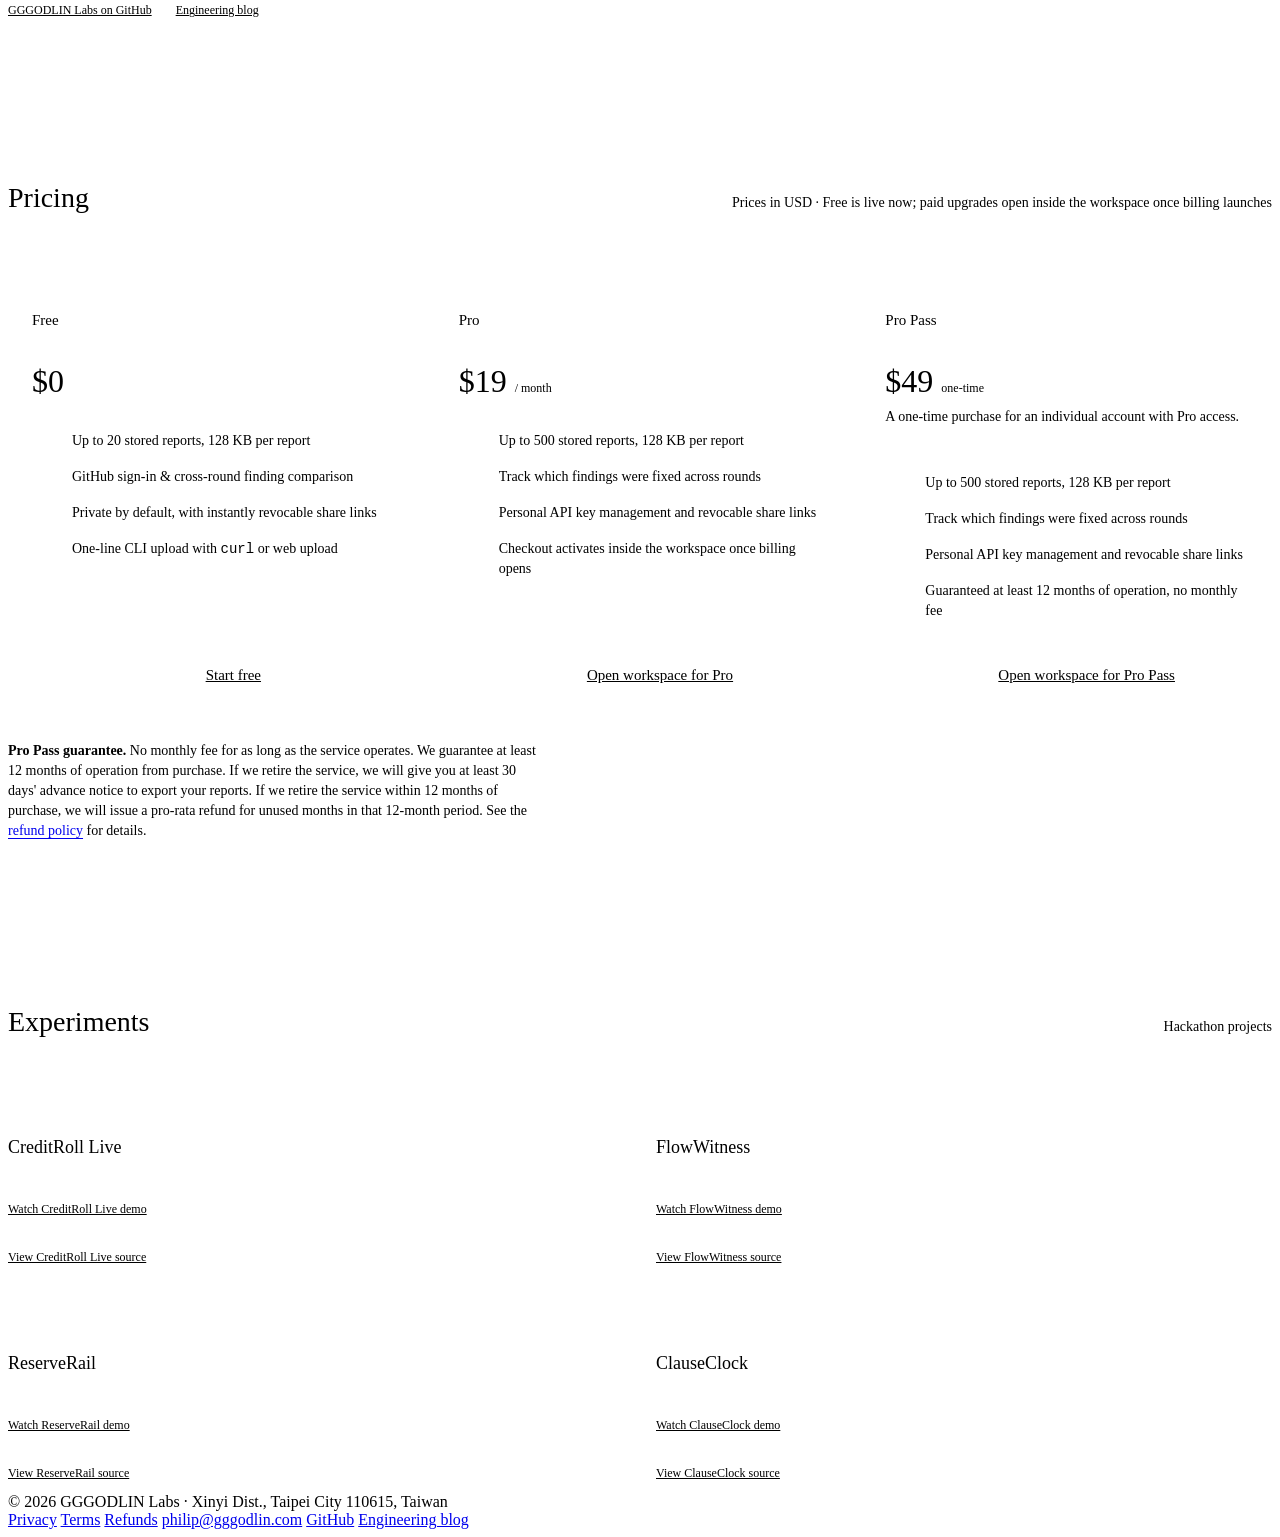
==== commit 9c4514f4: "fix(nav,theme): avoid tablet nav wrapping and guard matchMedia listener fallback Tighten desktop nav" ====
--- a/public/index.html
+++ b/public/index.html
@@ -84,13 +84,14 @@
       .nav {
         display: flex;
         align-items: center;
-        gap: 24px;
+        gap: 18px;
         font-size: 14px;
         line-height: 20px;
       }
 
       .nav a {
         color: var(--text-2);
+        white-space: nowrap;
         transition: color 150ms var(--ease);
       }
 
@@ -609,13 +610,16 @@
         }
       }
 
-      @media (max-width: 760px) {
+      @media (max-width: 900px) {
         .nav .nav-link {
           display: none;
         }
         .menu {
           display: block;
         }
+      }
+
+      @media (max-width: 760px) {
         .hero {
           padding: 48px 0 0;
         }
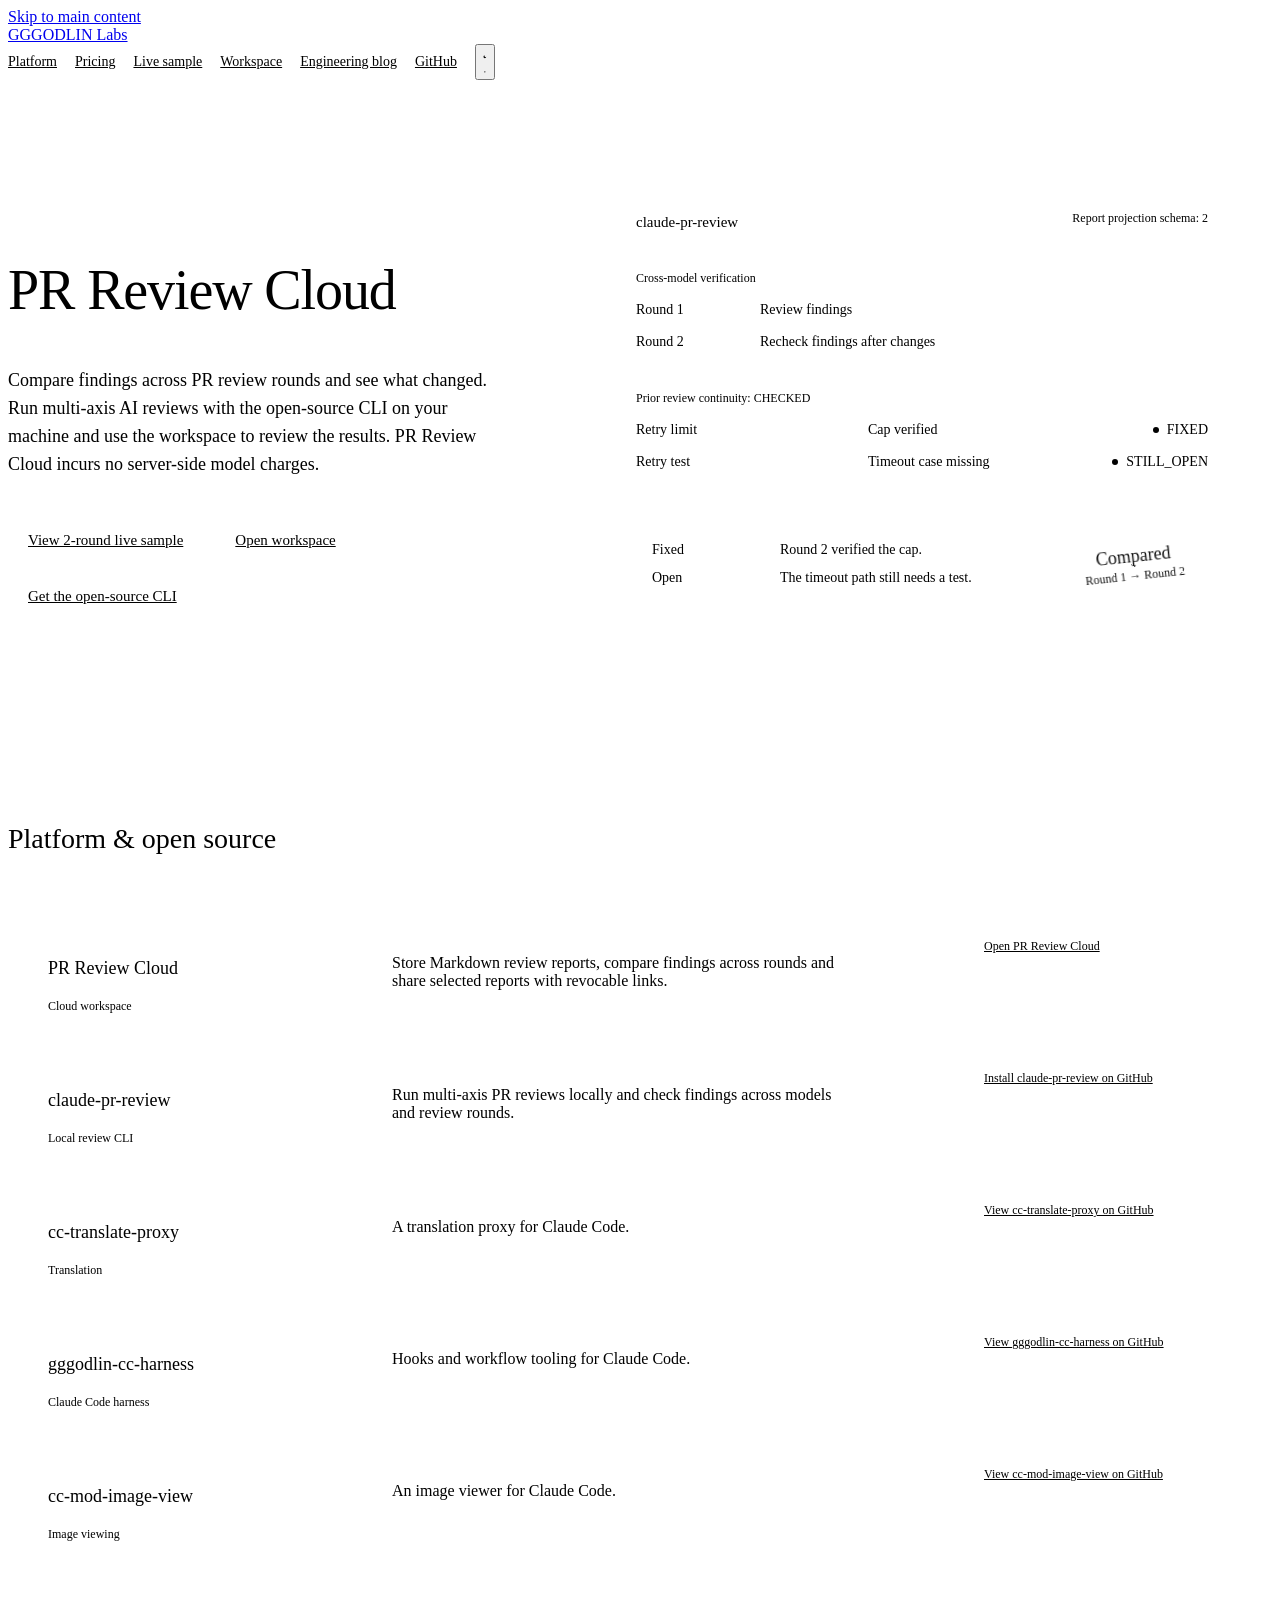
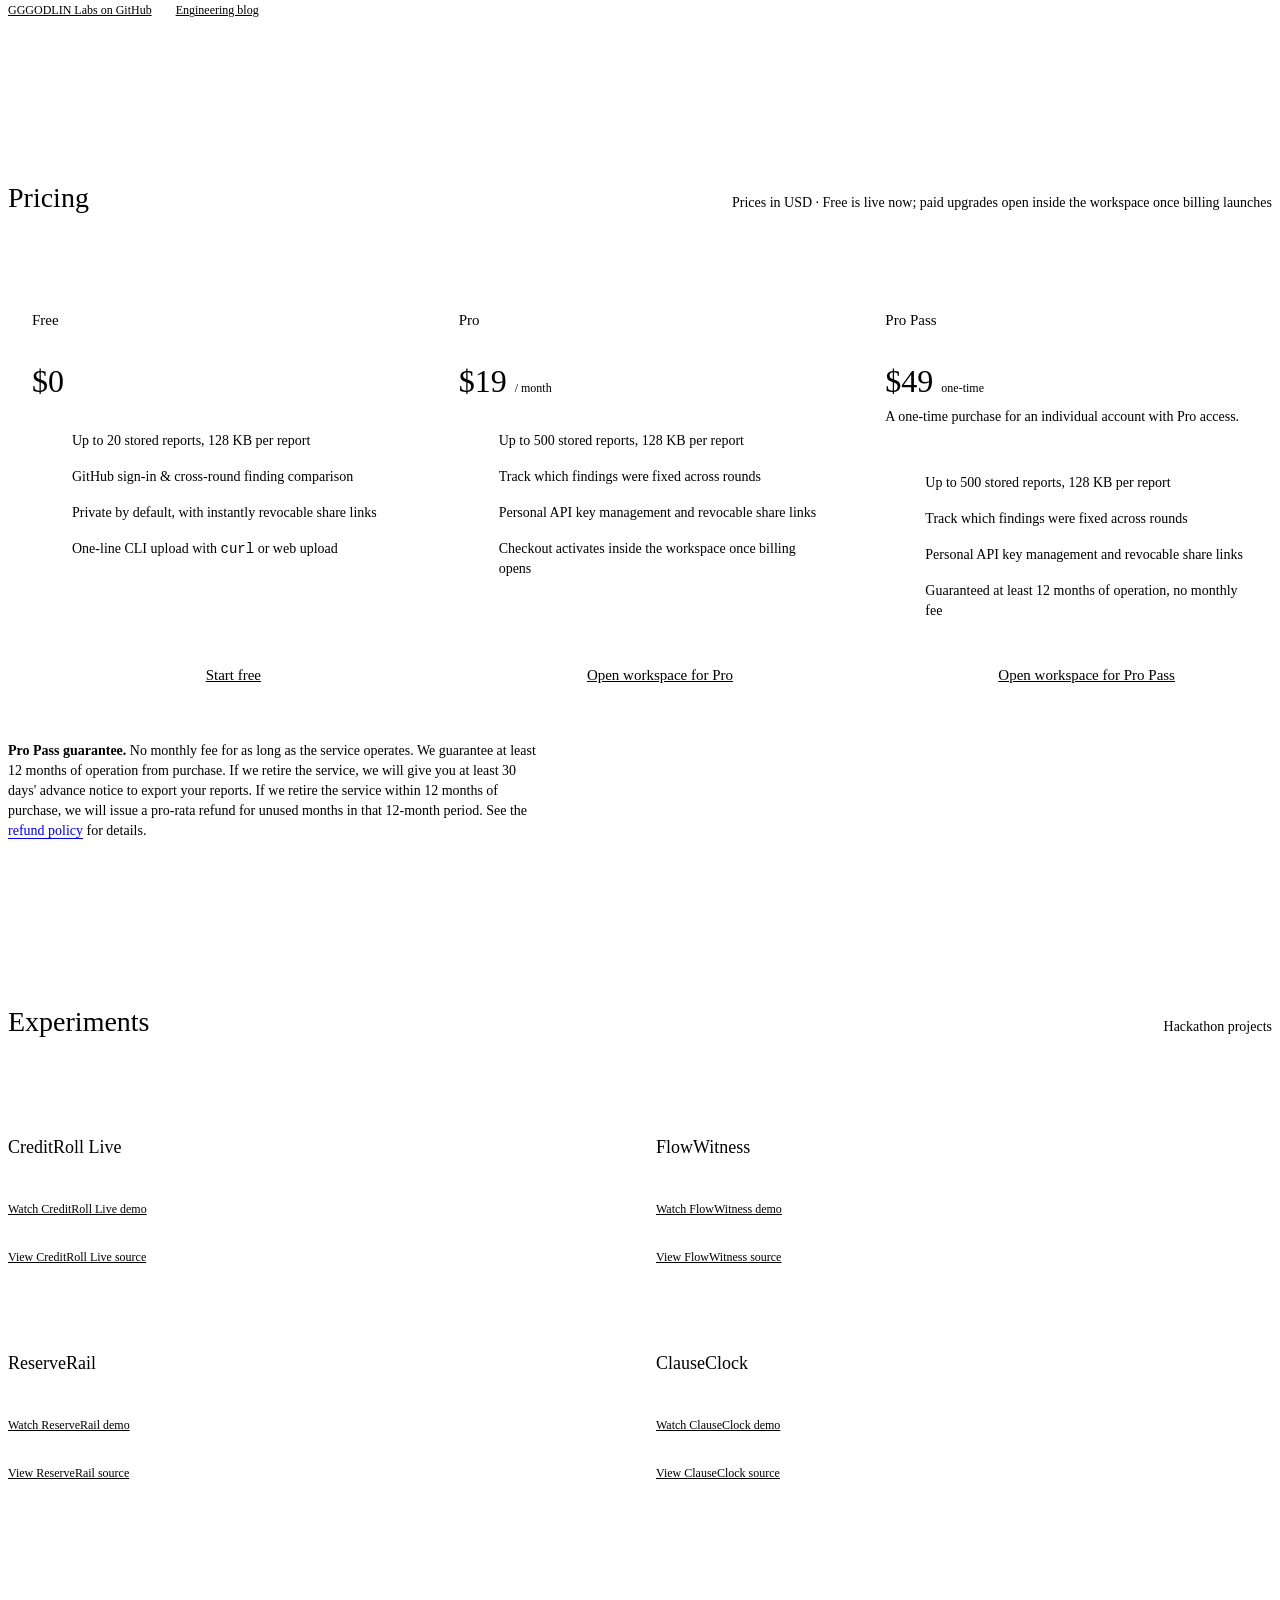
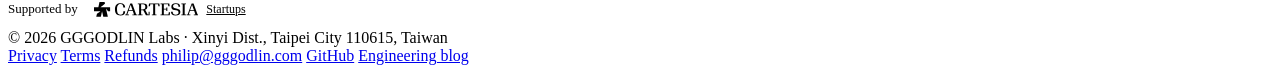
==== commit f1d272fe: "feat(hub): add restrained Cartesia Startups supporter badge to homepage Include the official monochr" ====
--- a/public/index.html
+++ b/public/index.html
@@ -574,6 +574,45 @@
         padding: 4px 0;
       }
 
+      .supporters {
+        margin-top: 72px;
+        padding-top: 24px;
+        border-top: 1px solid var(--hairline);
+        display: flex;
+        flex-wrap: wrap;
+        align-items: center;
+        gap: 10px 16px;
+        font-size: 13px;
+        line-height: 20px;
+        color: var(--text-3);
+      }
+
+      .supporter-link {
+        display: inline-flex;
+        align-items: center;
+        gap: 8px;
+        min-height: 32px;
+        padding: 4px 0;
+        color: var(--text-2);
+        transition: color 150ms var(--ease);
+      }
+
+      .supporter-link:hover {
+        color: var(--text-1);
+      }
+
+      .supporter-logo {
+        height: 15px;
+        width: auto;
+        display: block;
+      }
+
+      .supporter-tag {
+        font-family: var(--font-mono);
+        font-size: 12px;
+        color: var(--text-3);
+      }
+
       .rise {
         animation: rise 400ms var(--ease) both;
         animation-delay: calc(var(--i, 0) * 60ms);
@@ -940,6 +979,19 @@
           </article>
         </div>
       </section>
+
+      <aside class="supporters" aria-label="Startup program support">
+        <span>Supported by</span>
+        <a
+          class="supporter-link"
+          href="https://www.cartesia.ai/startups"
+          rel="noopener noreferrer"
+          aria-label="Cartesia Startups"
+        >
+          <svg class="supporter-logo" aria-hidden="true" focusable="false" viewBox="0 0 579 83" fill="none" xmlns="http://www.w3.org/2000/svg"><path d="M89.1256 28.6346V51.252H77.9183L76.4474 49.2161L72.9215 44.3358L70.5208 41.0131L66.4165 35.3331L67.6578 41.0131L69.4514 49.2161L69.8956 51.252L71.245 57.4192L72.9215 65.092L73.0376 65.6225L74.8301 73.8241L76.6237 82.0274H51.3153L49.5216 73.8241L48.6137 69.6692L47.7291 65.6225L45.9355 57.4192L44.5874 51.252L43.2394 57.4192L41.4457 65.6225L40.5122 69.8934L39.6532 73.8241L37.8595 82.0274H12.5021L14.2958 73.8241L16.0393 65.8445V65.8435L16.2042 65.7215L16.339 65.6225L24.3069 59.7214L27.4162 57.4192L32.4095 53.7207L35.7439 51.252H0V28.6346H24.1731L24.3069 28.0255L25.0544 24.6081L26.8469 16.405L28.6406 8.2019L30.4331 0H58.6925L60.485 8.2019L60.8605 9.9186L56.7162 12.9875L52.1007 16.405L48.6137 18.9878L41.0246 24.6081L40.5122 24.987L35.5868 28.6346H89.1256Z" fill="currentColor"></path><g><path d="M533.321 73.5189H512.402V69.1647H517.986L540.42 8.11005H550.927L573.172 69.1647H578.946V73.5189H552.253V69.1647H561.34L554.619 50.3277H530.765L524.139 69.1647H533.321V73.5189ZM532.185 46.068H553.199C545.343 23.634 543.828 19.0904 542.787 15.7774C541.746 18.9958 540.136 23.634 532.185 46.068Z" fill="currentColor"></path><path d="M509.259 73.5189H483.512V69.1647H490.896V12.4643H483.512V8.11005H509.259V12.4643H501.876V69.1647H509.259V73.5189Z" fill="currentColor"></path><path d="M425.863 53.6412H435.708V54.8717C435.708 65.0001 441.292 70.301 451.894 70.301C463.159 70.301 467.797 65.4734 467.797 58.2794C467.797 51.8426 465.241 48.4349 454.071 46.2578L444.511 44.3646C432.963 42.1875 428.04 36.9813 428.04 25.9063C428.04 15.6832 434.761 6.97461 453.125 6.97461C469.69 6.97461 476.695 13.2221 476.695 25.433V26.2849H467.418V25.433C467.418 16.8191 464.2 11.2342 452.935 11.2342C441.198 11.2342 437.79 17.103 437.79 23.3505C437.79 29.4086 440.63 33.2896 450.285 35.1828L460.129 37.0759C473.003 39.5371 477.925 44.1753 477.925 55.4397C477.925 68.6918 467.986 74.6553 451.705 74.6553C433.53 74.6553 425.863 67.1773 425.863 54.5877V53.6412Z" fill="currentColor"></path><path d="M345.828 73.5189H320.081V69.1647H327.464V12.4643H311.514L309.811 23.8233H302.333L304.462 8.11005H361.541L363.67 23.8233H356.287L354.584 12.4643H338.444V69.1647H345.828V73.5189Z" fill="currentColor"></path><path d="M193.568 73.5189H172.649V69.1647H178.234L200.668 8.11005H211.175L233.42 69.1647H239.194V73.5189H212.5V69.1647H221.587L214.867 50.3277H191.013L184.387 69.1647H193.568V73.5189ZM192.433 46.068H213.447C205.59 23.634 204.075 19.0904 203.034 15.7774C201.993 18.9958 200.384 23.634 192.433 46.068Z" fill="currentColor"></path><path d="M172.479 51.464V51.9373C172.479 65.0001 164.433 74.6553 145.88 74.6553C125.623 74.6553 115.968 64.0536 115.968 40.673C115.968 17.5763 127.516 6.97461 146.448 6.97461C164.244 6.97461 172.479 15.7778 172.479 30.5445V31.1125H162.066V30.5445C162.066 20.2268 159.132 11.3289 146.448 11.3289C134.426 11.3289 127.421 19.4695 127.421 40.5783C127.421 65.7574 136.225 70.2064 146.258 70.2064C157.333 70.2064 162.256 63.4856 162.256 52.032V51.464H172.479Z" fill="currentColor"></path><path d="M418.784 23.8233H411.401L409.271 12.4643H386.459V37.3596H400.171V30.072H405.765V49.2489H400.171V41.7138H386.459V69.1646H412.158L413.862 56.7645H421.15L419.021 73.5188H368.095V69.1646H375.478V12.4643H368.095V8.11005H416.654L418.784 23.8233Z" fill="currentColor"></path><path d="M266.645 8.11005C271.946 8.11005 277.815 8.39407 281.791 9.05667C291.162 10.5712 295.422 16.5348 295.422 26.0006C295.422 34.8037 291.825 40.0099 283.022 43.0389L297.409 69.1646H302.258V54.3422H307.852V73.5192L287.281 73.5188L272.609 45.027C270.527 45.2163 268.35 45.3106 266.362 45.3106H260.777V69.1646H268.823V73.5188H242.413V69.1646H249.796V12.4643H242.413V8.11005H266.645ZM260.777 40.862H267.781C272.23 40.862 276.017 40.1994 278.383 38.7796C282.17 36.6971 284.063 32.6265 284.063 26.3791C284.063 19.0904 281.601 15.3988 276.585 13.6949C274.691 13.0324 270.621 12.4643 267.498 12.4643H260.777V40.862Z" fill="currentColor" fill-rule="evenodd" clip-rule="evenodd"></path></g></svg>
+          <span class="supporter-tag">Startups</span>
+        </a>
+      </aside>
       </main>
 
       <footer class="site-footer">
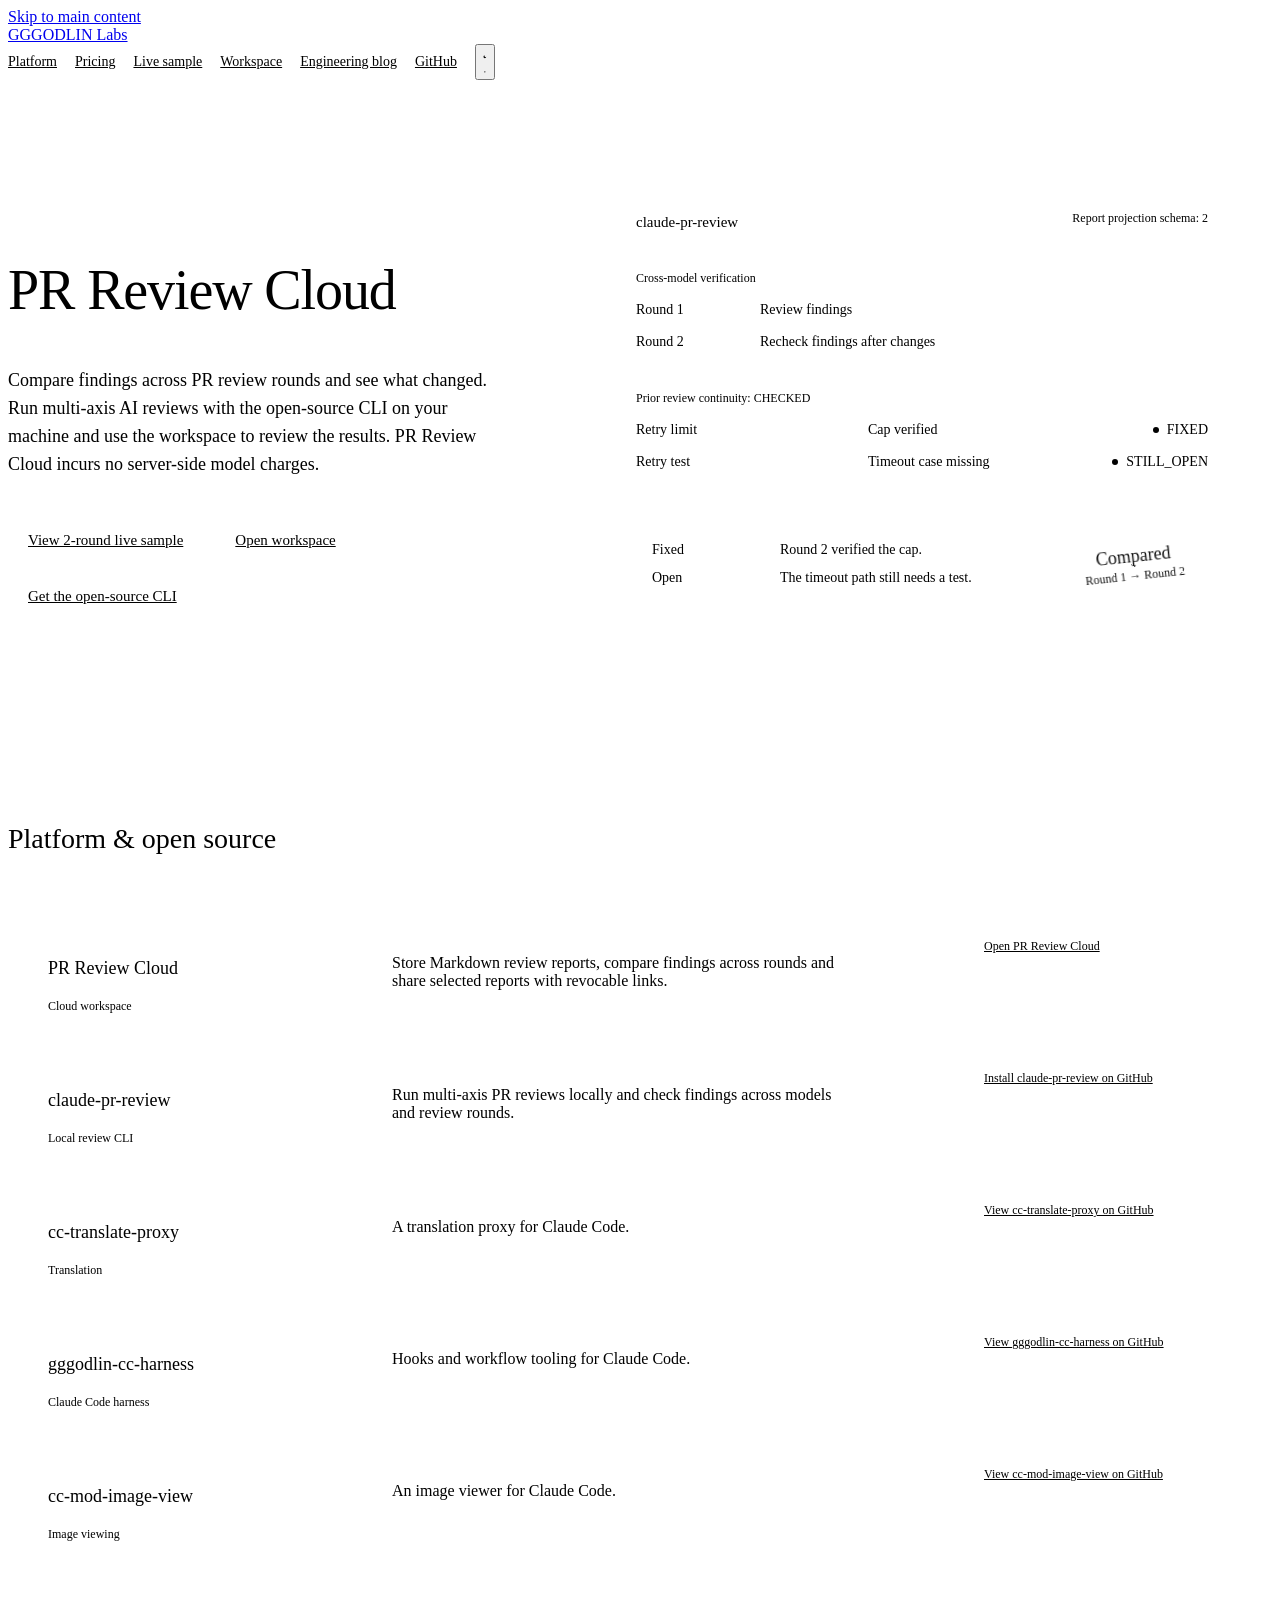
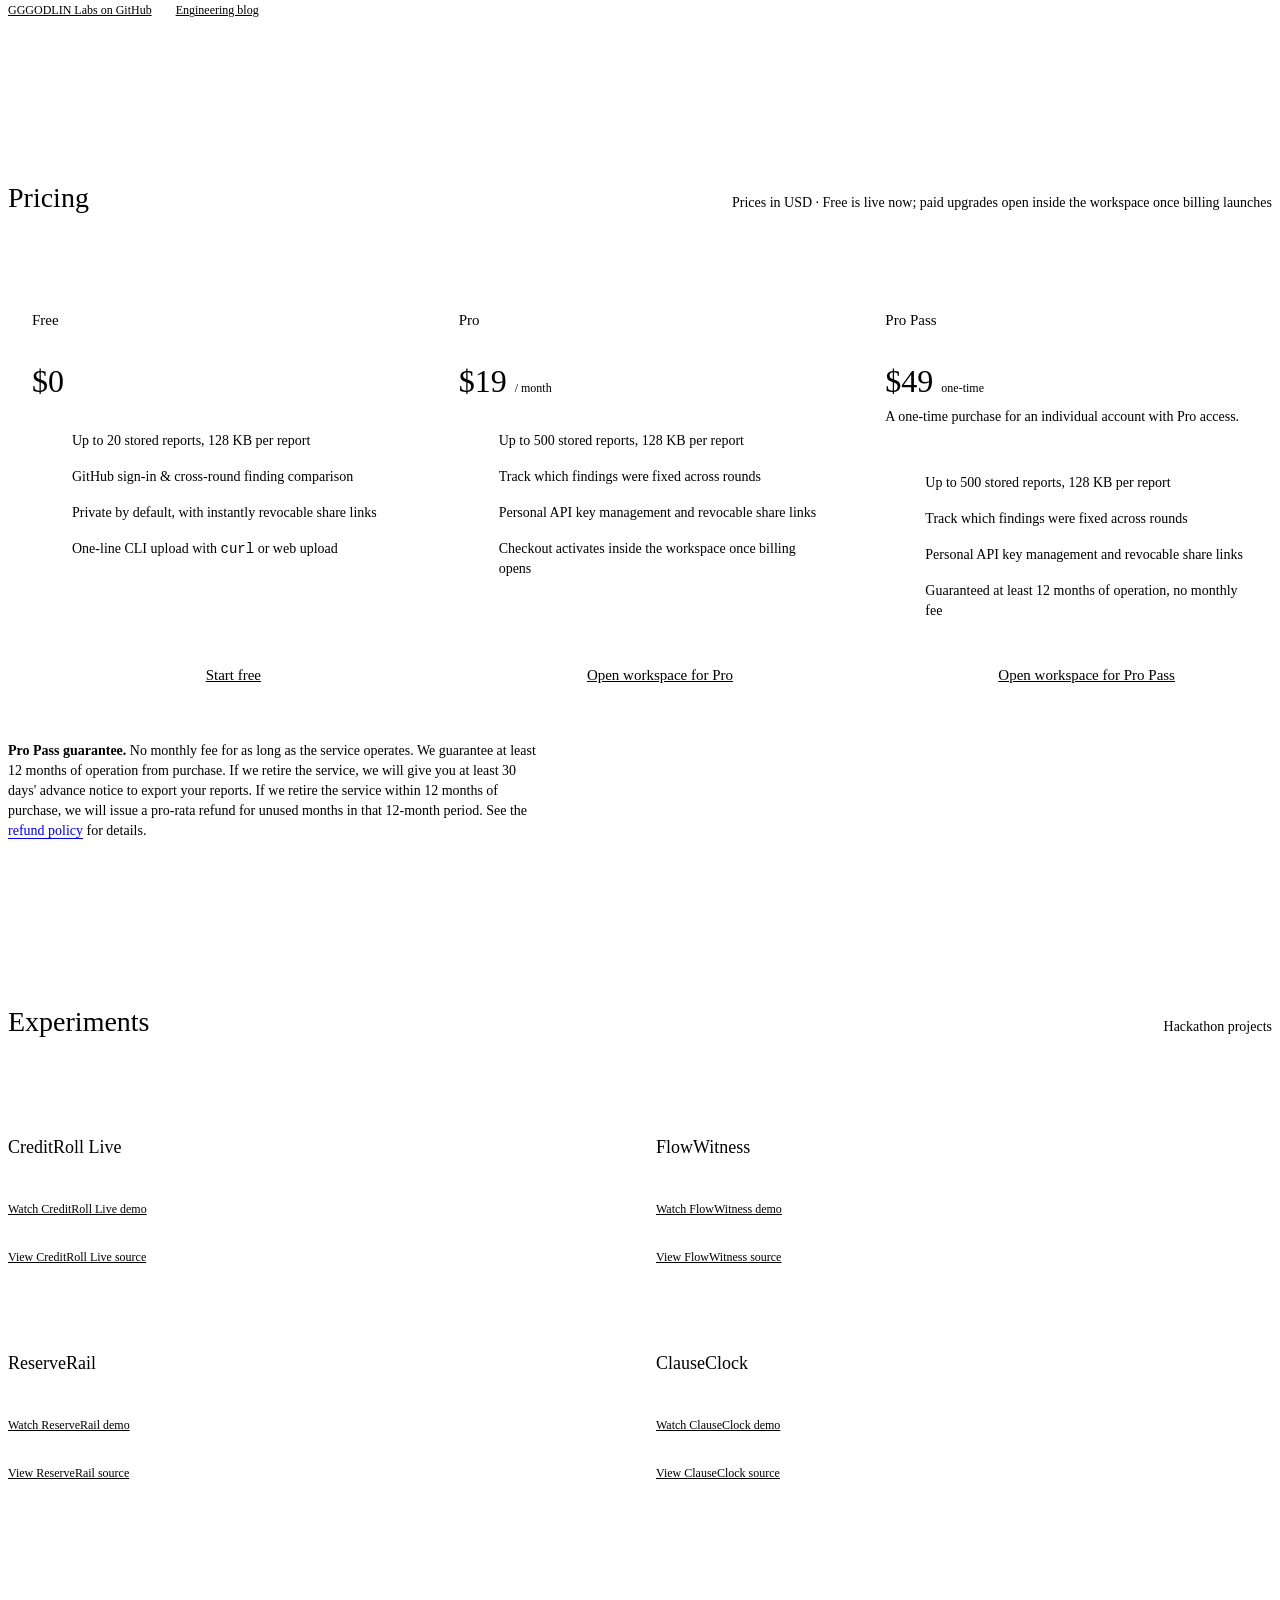
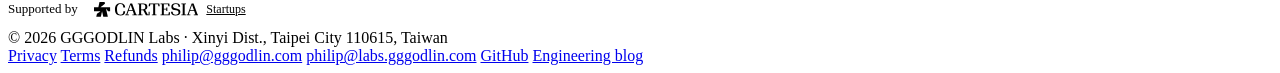
==== commit f3353f47: "feat(hub): list philip@labs.gggodlin.com in homepage footer Display the standalone Zoho-hosted phili" ====
--- a/public/index.html
+++ b/public/index.html
@@ -1001,6 +1001,7 @@
           <a href="/terms">Terms</a>
           <a href="/refund">Refunds</a>
           <a href="mailto:philip@gggodlin.com">philip@gggodlin.com</a>
+          <a href="mailto:philip@labs.gggodlin.com">philip@labs.gggodlin.com</a>
           <a href="https://github.com/GGGODLIN-Labs">GitHub</a>
           <a href="https://blog.gggodlin.com">Engineering blog</a>
         </nav>
